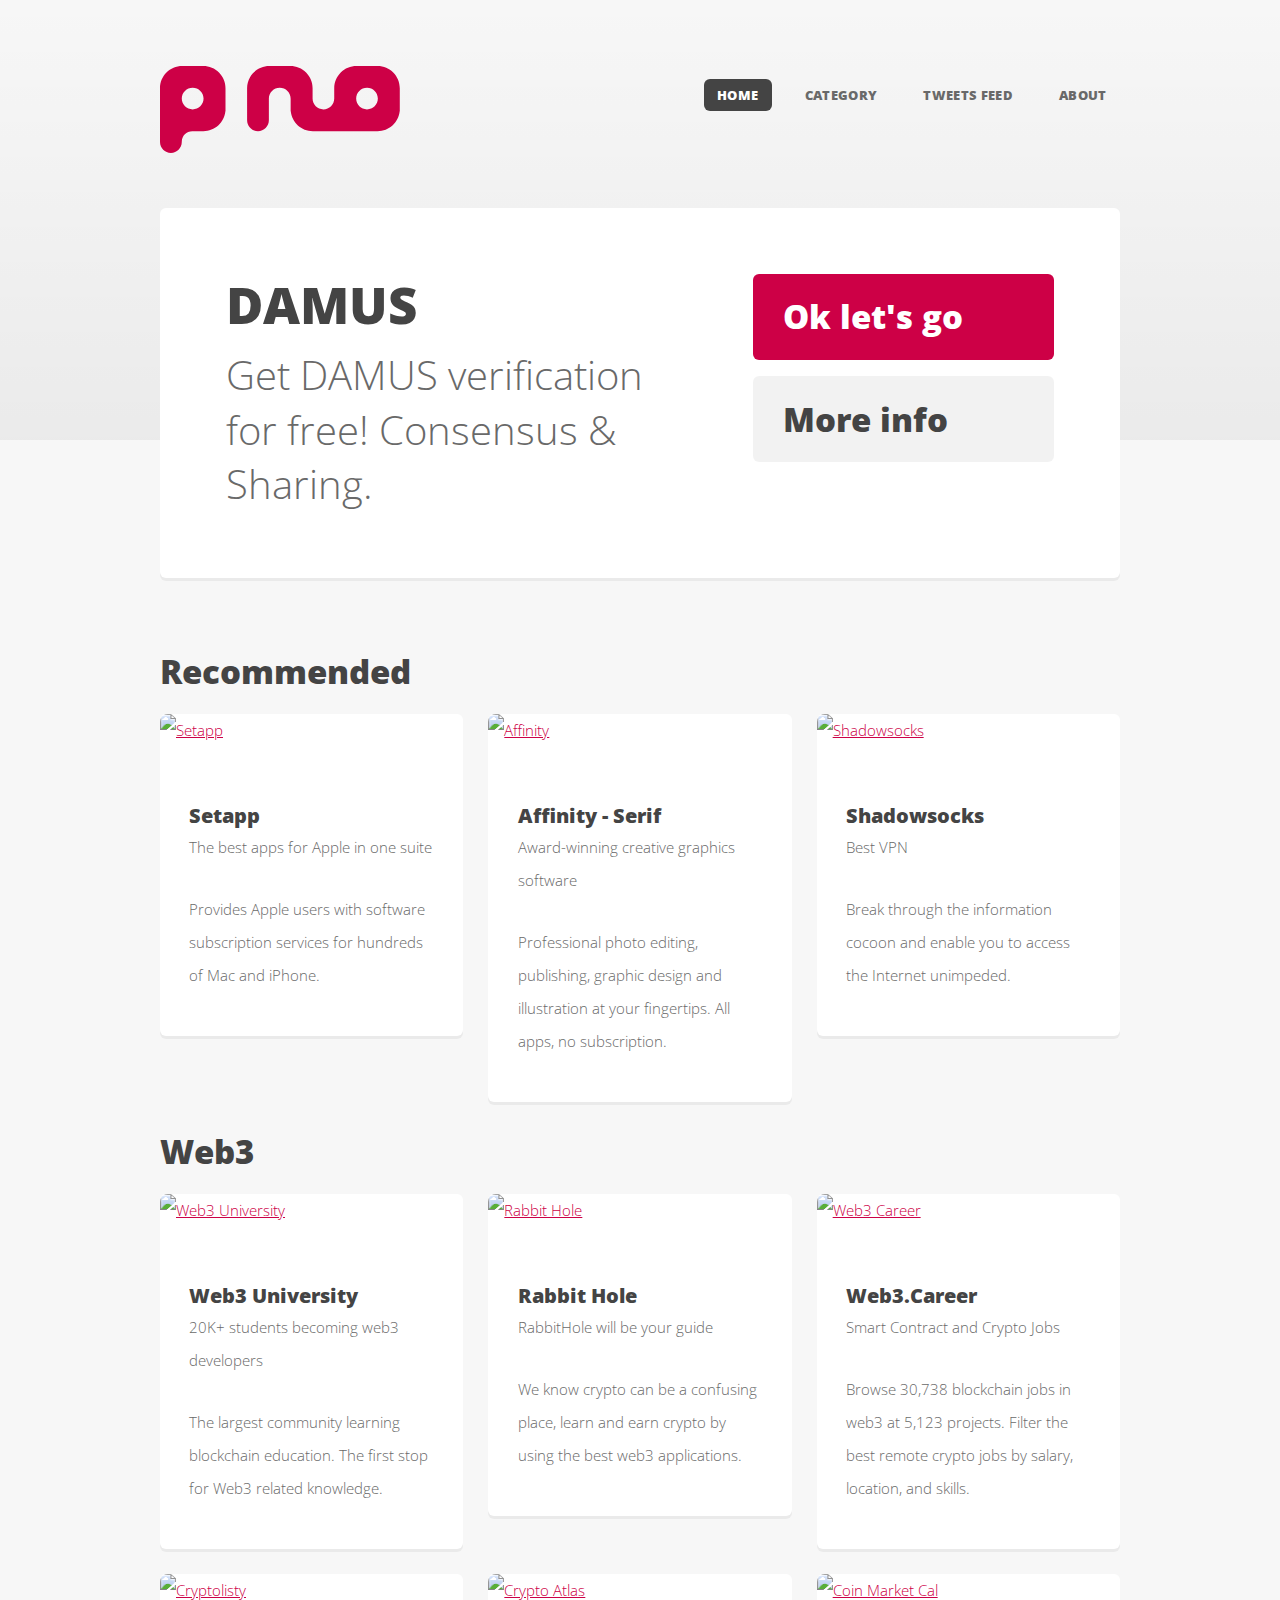
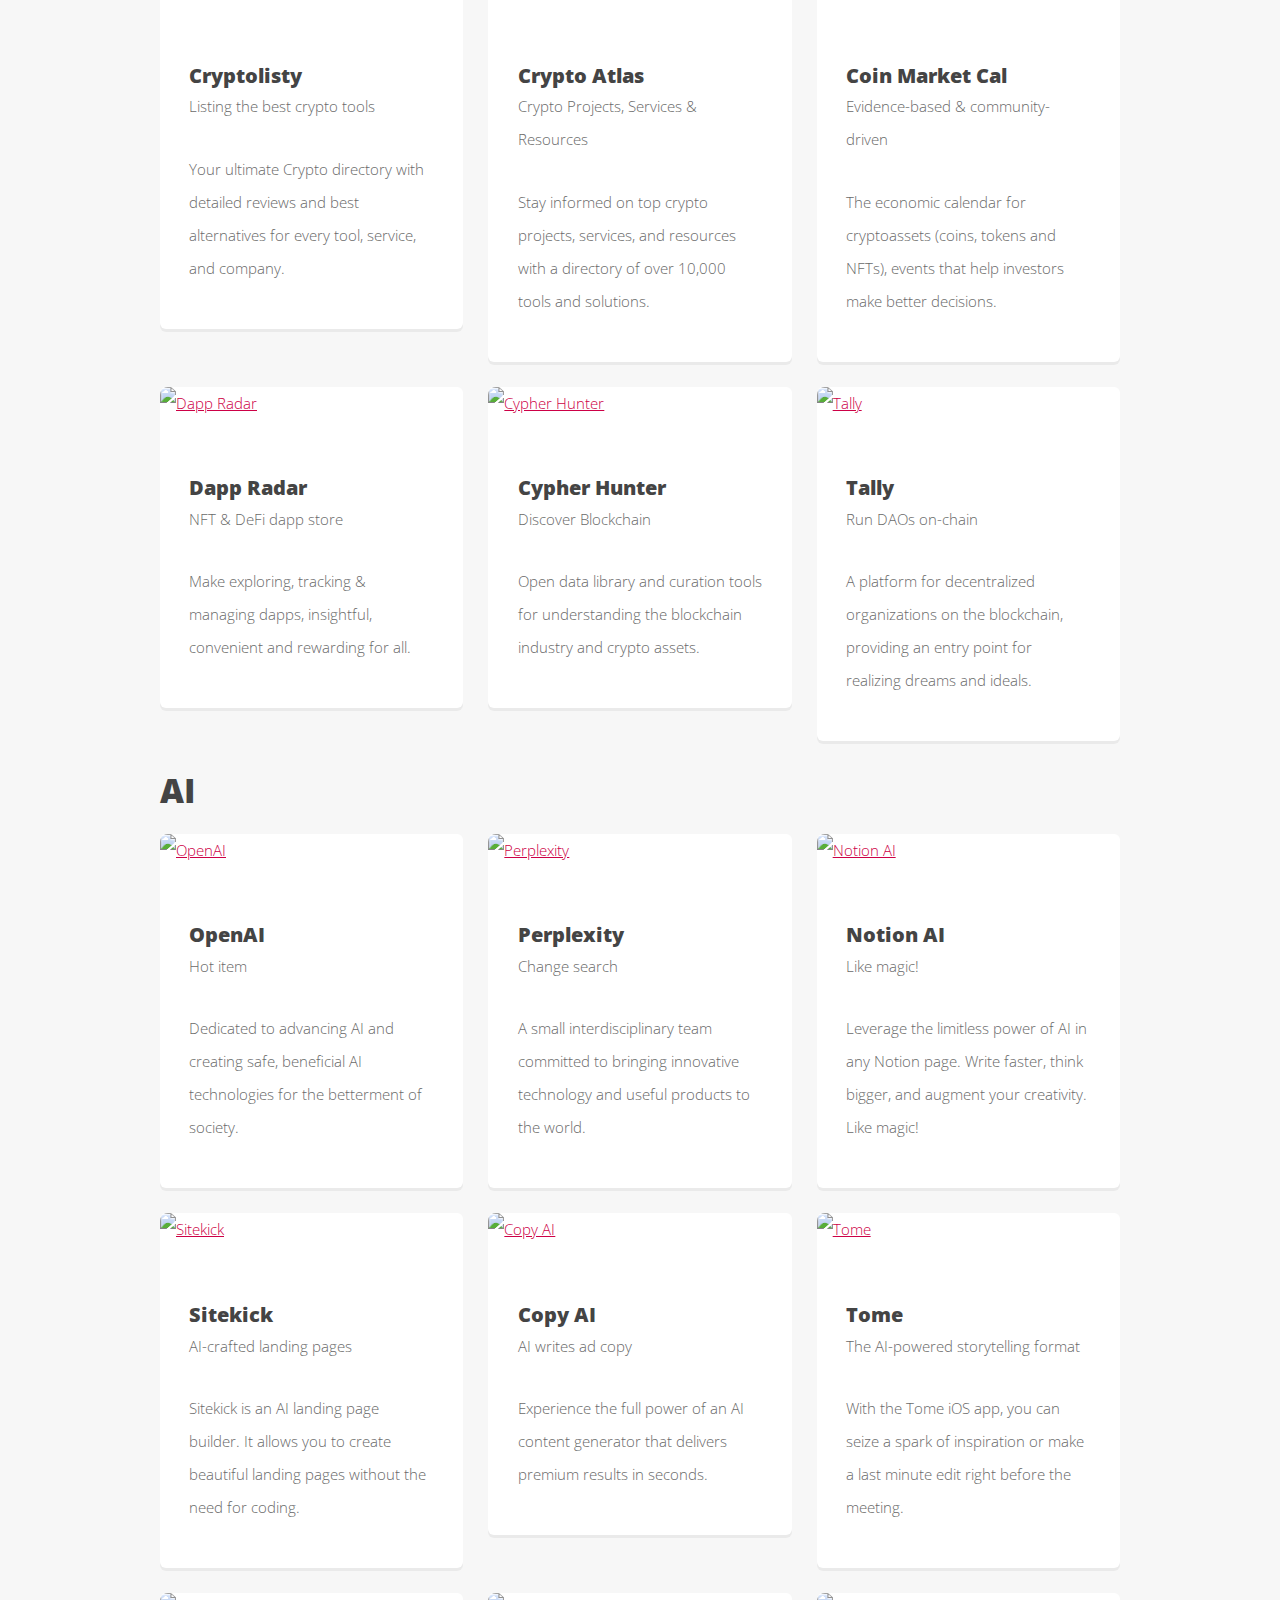
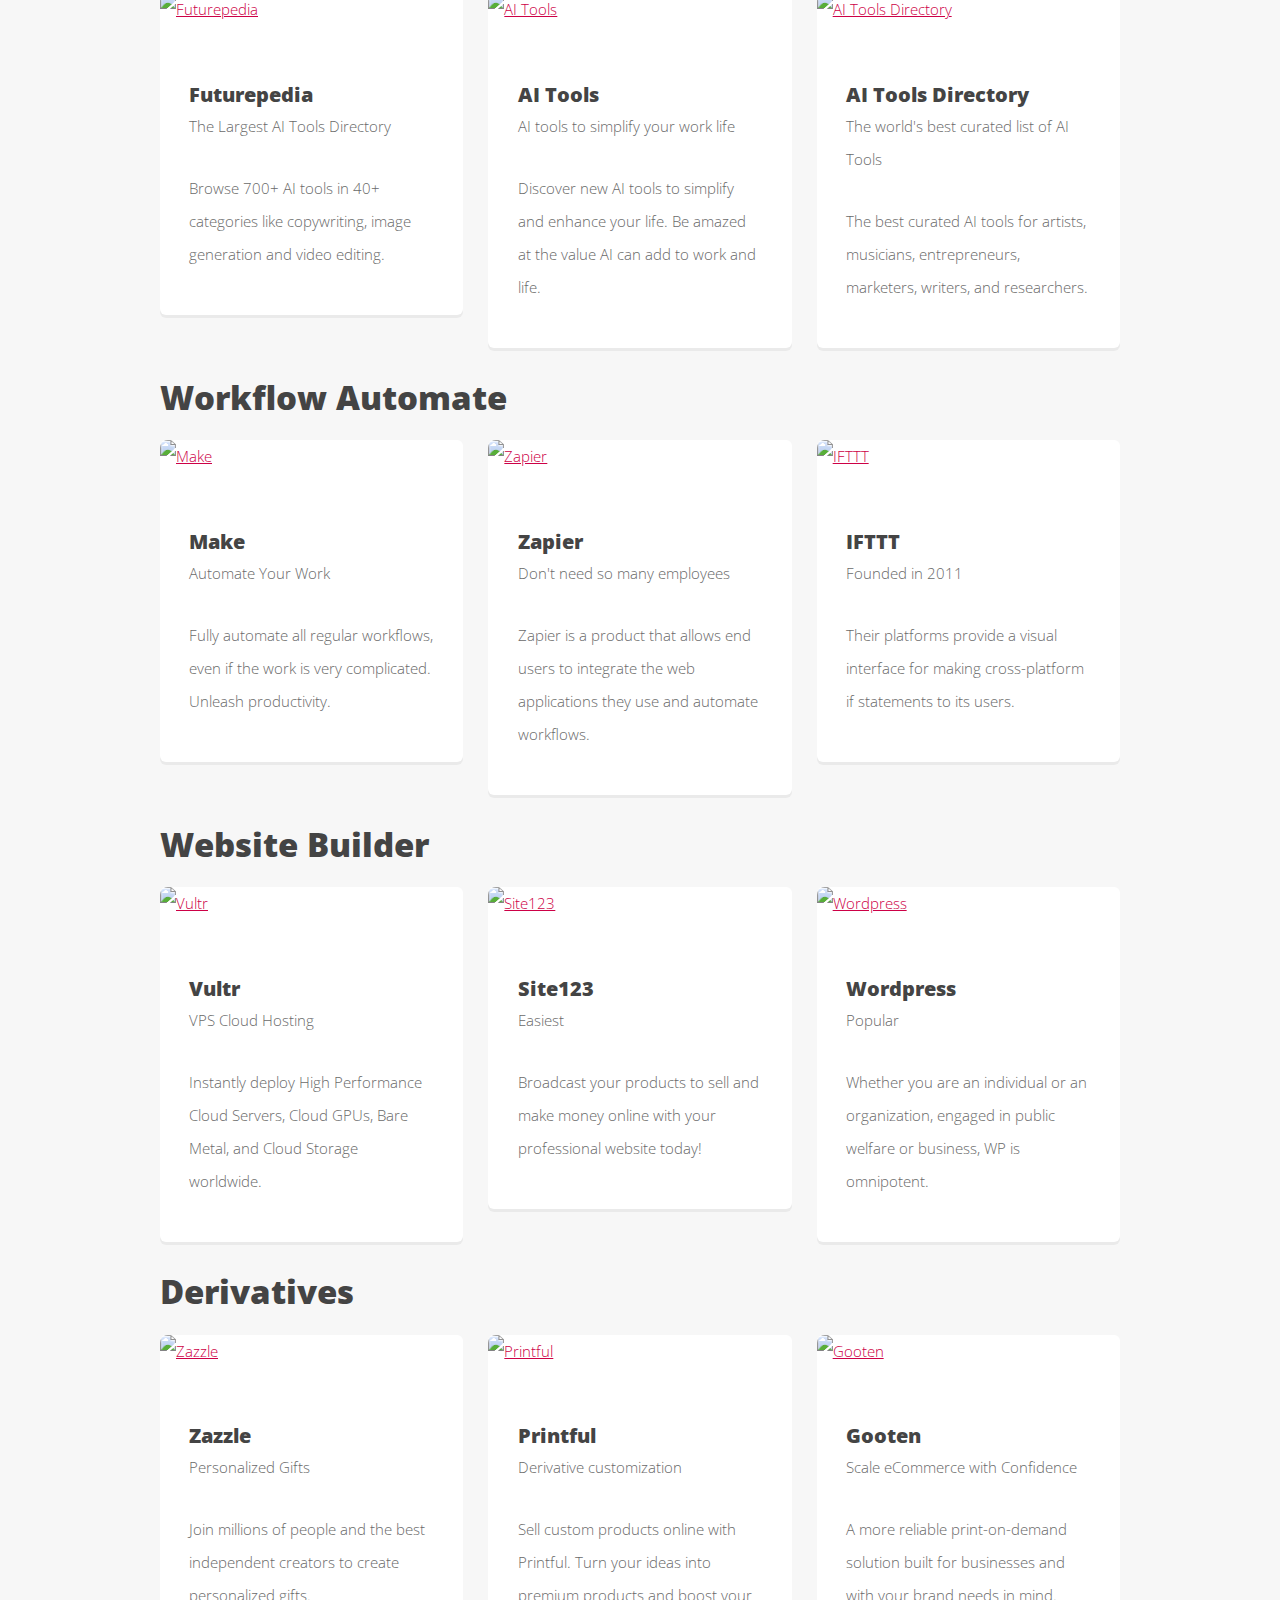
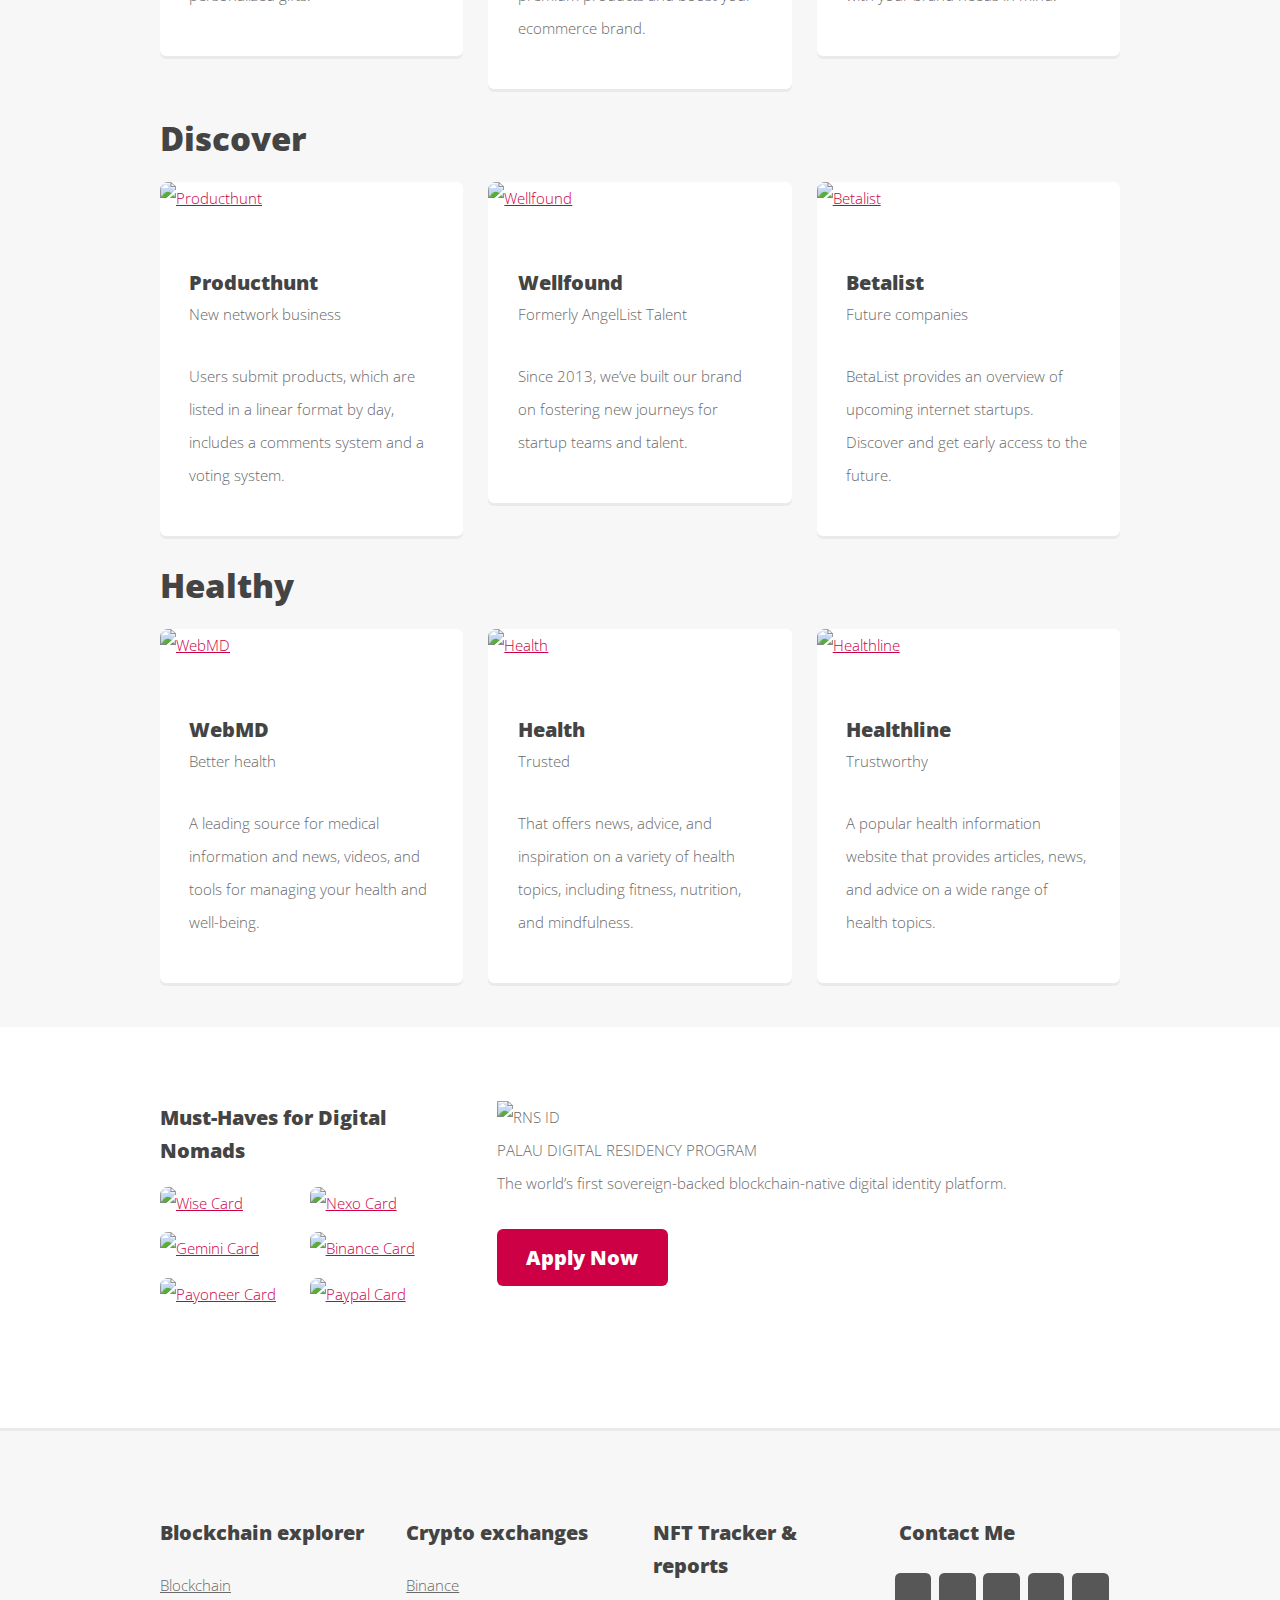
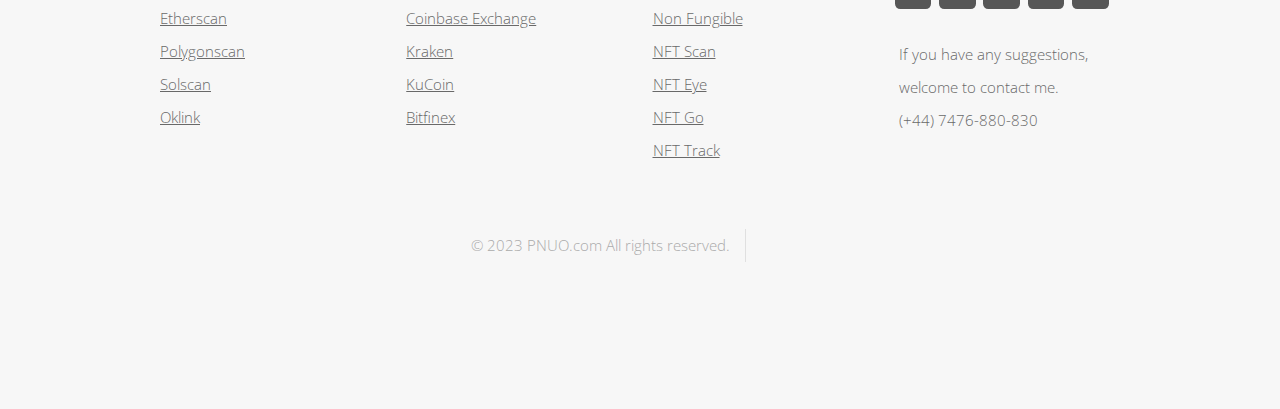
==== index.html @ 2ccac22f "CSS HTML update" ====
<!DOCTYPE HTML>
<!--
	Dimension by Fearless Zi
	PNUO.com | PAOGE.me
	Twitter | @fearlesszi @fearless_zi @mrzizhen
-->
<html lang="en">
	<head>
		<title>PNUO</title>
		<meta charset="utf-8">
		<meta name="renderer" content="webkit">
		<meta name="viewport" content="width=device-width, initial-scale=1, user-scalable=yes">
		<meta name="Keywords" content="Web3, NFT, AI, Artificial Intelligence, Crypto, Crypto Art, Cryptocurrency, Digital, Digital Nomad, Digital Natives">
		<meta name="Description" content="PNUO is the perfect platform for anyone looking to harness the power of web3 technology.">
		<link rel="icon" type="image/png" sizes="16x16" href="images/favicon.png">
		<link rel="stylesheet" href="assets/css/main.css">
	</head>
	<body class="is-preload homepage">
		<div id="page-wrapper">

			<!-- Header -->
				<div id="header-wrapper">
					<header id="header" class="container">

						<!-- Logo -->
							<div id="logo">
								<a href="index.html">
									<svg width="80%" height="80%" viewBox="0 0 1148 416" version="1.1" xmlns="http://www.w3.org/2000/svg" xmlns:xlink="http://www.w3.org/1999/xlink" xml:space="preserve" style="fill-rule:evenodd;clip-rule:evenodd;stroke-linejoin:round;stroke-miterlimit:2;">
										<path d="M0,363.918l0,-257.619c0,-58.707 47.592,-106.299 106.299,-106.299l100.735,0c28.192,0 55.23,11.199 75.165,31.134c19.935,19.935 31.134,46.973 31.134,75.165l0,110.368l-0.524,-0c-5.313,53.433 -50.403,95.166 -105.24,95.166c-18.618,0 -37.186,0 -53.344,0c-13.277,0 -26.009,5.274 -35.397,14.662c-9.387,9.388 -14.661,22.12 -14.661,35.396l-0,2.027c-0,28.764 -23.318,52.082 -52.082,52.082l-0.003,0c-28.764,-0 -52.082,-23.318 -52.082,-52.082Zm730,-207.835c-0,28.581 23.169,51.75 51.75,51.75l0,0c13.725,0 26.888,-5.452 36.593,-15.157c9.705,-9.705 15.157,-22.868 15.157,-36.593l0,-49.784c-0,-28.192 11.199,-55.23 31.134,-75.165c19.935,-19.935 46.973,-31.134 75.165,-31.134c32.602,0 68.466,0 101.068,0c58.708,0 106.3,47.592 106.3,106.299l-0,110.368l-0.559,-0c-5.492,53.558 -50.738,95.333 -105.741,95.333l-309.568,0c-55.003,-0 -100.249,-41.775 -105.74,-95.333l-0.559,-0l0,-60.418c0,-28.764 -23.318,-52.082 -52.082,-52.082l-0.003,-0c-28.764,-0 -52.082,23.318 -52.082,52.082l0,103.669c0,28.764 -23.318,52.082 -52.082,52.082l-0.002,0c-28.764,-0 -52.082,-23.318 -52.082,-52.082l-0,-153.619c-0,-19.263 5.124,-37.33 14.083,-52.911c18.346,-31.904 52.772,-53.388 92.216,-53.388l100.735,0c28.192,0 55.23,11.199 75.165,31.134c19.935,19.935 31.134,46.973 31.134,75.165l0,49.784Zm312.167,-0.082c-0,28.626 -23.206,51.832 -51.832,51.832l-0.003,0c-28.626,0 -51.832,-23.206 -51.832,-51.832l0,-0.002c0,-28.626 23.206,-51.832 51.832,-51.832l0.003,-0c28.626,-0 51.832,23.206 51.832,51.832l-0,0.002Zm-833.835,-0.084c-0.181,28.613 -23.429,51.75 -52.081,51.75l-0.002,-0c-28.652,-0 -51.9,-23.137 -52.081,-51.75c0.181,-28.614 23.429,-51.75 52.081,-51.75l0.002,-0c28.652,-0 51.9,23.136 52.081,51.75Z" style="fill:#cd0046;"/>
									</svg>
								</a>
							</div>

						<!-- Nav -->
							<nav id="nav">
								<ul>
									<li class="current"><a href="index.html">HOME</a></li>
									<li>
										<a href="#">CATEGORY</a>
										<ul>
											<li><a href="#recommended">Recommended</a></li>
											<li><a href="#web3">Web3</a></li>
											<li><a href="#ai">AI</a></li>
											<li><a href="#workflowautomate">Workflow Automate</a></li>
											<li><a href="#websitebuilder">Website Builder</a></li>
											<li><a href="#derivatives">Derivatives</a></li>
											<li><a href="#discover">Discover</a></li>
											<li><a href="#healthy">Healthy</a></li>
										</ul>
									</li>
									<li><a href="tweets-feed.html">TWEETS FEED</a></li>
									<li><a href="about.html">ABOUT</a></li>
								</ul>
							</nav>

					</header>
				</div>

			<!-- Banner -->
				<div id="banner-wrapper">
					<div id="banner" class="box container">
						<div class="row">
							<div class="col-7 col-12-medium">
								<h2>DAMUS <span class="icon fa-check-circle"></span></h2>
								<p>Get DAMUS verification for free! Consensus & Sharing.</p>
							</div>
							<div class="col-5 col-12-medium">
								<ul>
									<li><a href="https://t.me/fearlesszi" target="_blank" class="button large icon solid fa-arrow-circle-right">Ok let's go</a></li>
									<li><a href="damus-verify.html" class="button alt large icon solid fa-question-circle">More info</a></li>
								</ul>
							</div>
						</div>
					</div>
				</div>

			<!-- Features -->
				<div id="features-wrapper">
					<div class="container">
						<h2 id="recommended">Recommended</h2>
						<div class="row">
							<div class="col-4 col-12-medium">

								<!-- Box -->
									<section class="box feature">
										<a href="https://go.setapp.com/invite/fearless" title="Go to Setapp" target="_blank" class="image featured"><img src="images/setapp.jpg" alt="Setapp"></a>
										<div class="inner">
											<header>
												<h2>Setapp</h2>
												<p>The best apps for Apple in one suite</p>
											</header>
											<p>Provides Apple users with software subscription services for hundreds of Mac and iPhone.</p>
										</div>
									</section>

							</div>
							<div class="col-4 col-12-medium">

								<!-- Box -->
									<section class="box feature">
										<a href="https://affinity.serif.com/" title="Go to Affinity" target="_blank" class="image featured"><img src="images/affinity-serif.jpg" alt="Affinity"></a>
										<div class="inner">
											<header>
												<h2>Affinity - Serif</h2>
												<p>Award-winning creative graphics software</p>
											</header>
											<p>Professional photo editing, publishing, graphic design and illustration at your fingertips. All apps, no subscription.</p>
										</div>
									</section>

							</div>
							<div class="col-4 col-12-medium">

								<!-- Box -->
									<section class="box feature">
										<a href="https://portal.shadowsocks.au/aff.php?aff=2345" title="Go to Shadowsocks" target="_blank" class="image featured"><img src="images/shadowsocks.jpg" alt="Shadowsocks"></a>
										<div class="inner">
											<header>
												<h2>Shadowsocks</h2>
												<p>Best VPN</p>
											</header>
											<p>Break through the information cocoon and enable you to access the Internet unimpeded.</p>
										</div>
									</section>
							</div>
							
						</div>
						
						<h2 id="web3">Web3</h2>
						<div class="row">
							<div class="col-4 col-12-medium">
								
								<!-- Box -->
								<section class="box feature">
									<a href="https://www.web3.university/" title="Go to Web3 University" target="_blank" class="image featured"><img src="images/web3university.jpg" alt="Web3 University"></a>
									<div class="inner">
										<header>
											<h2>Web3 University</h2>
											<p>20K+ students becoming web3 developers</p>
										</header>
										<p>The largest community learning blockchain education. The first stop for Web3 related knowledge.</p>
									</div>
								</section>
								
							</div>
							<div class="col-4 col-12-medium">
								
								<!-- Box -->
								<section class="box feature">
									<a href="https://rabbithole.gg/" title="Go to Rabbit Hole" target="_blank" class="image featured"><img src="images/rabbithole.jpg" alt="Rabbit Hole"></a>
									<div class="inner">
										<header>
											<h2>Rabbit Hole</h2>
											<p>RabbitHole will be your guide</p>
										</header>
										<p>We know crypto can be a confusing place, learn and earn crypto by using the best web3 applications.</p>
									</div>
								</section>
								
							</div>
							<div class="col-4 col-12-medium">
								
								<!-- Box -->
								<section class="box feature">
									<a href="https://web3.career/" title="Go to Web3 Career" target="_blank" class="image featured"><img src="images/web3jobs.jpg" alt="Web3 Career"></a>
									<div class="inner">
										<header>
											<h2>Web3.Career</h2>
											<p>Smart Contract and Crypto Jobs</p>
										</header>
										<p>Browse 30,738 blockchain jobs in web3 at 5,123 projects. Filter the best remote crypto jobs by salary, location, and skills.</p>
									</div>
								</section>
								
							</div>
							
							<div class="col-4 col-12-medium">
								
								<!-- Box -->
								<section class="box feature">
									<a href="https://cryptolisty.com/" title="Go to Cryptolisty" target="_blank" class="image featured"><img src="images/cryptolisty.jpg" alt="Cryptolisty"></a>
									<div class="inner">
										<header>
											<h2>Cryptolisty</h2>
											<p>Listing the best crypto tools</p>
										</header>
										<p>Your ultimate Crypto directory with detailed reviews and best alternatives for every tool, service, and company.</p>
									</div>
								</section>
								
							</div>
							<div class="col-4 col-12-medium">
								
								<!-- Box -->
								<section class="box feature">
									<a href="https://www.cryptoatlas.io/directory" title="Go to Crypto Atlas" target="_blank" class="image featured"><img src="images/cryptoatlas.jpg" alt="Crypto Atlas"></a>
									<div class="inner">
										<header>
											<h2>Crypto Atlas</h2>
											<p>Crypto Projects, Services & Resources</p>
										</header>
										<p>Stay informed on top crypto projects, services, and resources with a directory of over 10,000 tools and solutions.</p>
									</div>
								</section>
								
							</div>
							<div class="col-4 col-12-medium">
								
								<!-- Box -->
								<section class="box feature">
									<a href="https://coinmarketcal.com/" title="Go to Coin Market Cal" target="_blank" class="image featured"><img src="images/coinmarketcal.jpg" alt="Coin Market Cal"></a>
									<div class="inner">
										<header>
											<h2>Coin Market Cal</h2>
											<p>Evidence-based & community-driven</p>
										</header>
										<p>The economic calendar for cryptoassets (coins, tokens and NFTs), events that help investors make better decisions.</p>
									</div>
								</section>
								
							</div>
							
							<div class="col-4 col-12-medium">
								
								<!-- Box -->
								<section class="box feature">
									<a href="https://dappradar.com/" title="Go to Dapp Radar" target="_blank" class="image featured"><img src="images/dappradar.jpg" alt="Dapp Radar"></a>
									<div class="inner">
										<header>
											<h2>Dapp Radar</h2>
											<p>NFT & DeFi dapp store</p>
										</header>
										<p>Make exploring, tracking & managing dapps, insightful, convenient and rewarding for all.</p>
									</div>
								</section>
								
							</div>
							<div class="col-4 col-12-medium">
								
								<!-- Box -->
								<section class="box feature">
									<a href="https://www.cypherhunter.com/" title="Go to Cypher Hunter" target="_blank" class="image featured"><img src="images/cypherhunter.jpg" alt="Cypher Hunter"></a>
									<div class="inner">
										<header>
											<h2>Cypher Hunter</h2>
											<p>Discover Blockchain</p>
										</header>
										<p>Open data library and curation tools for understanding the blockchain industry and crypto assets.</p>
									</div>
								</section>
								
							</div>
							<div class="col-4 col-12-medium">
								
								<!-- Box -->
								<section class="box feature">
									<a href="https://www.tally.xyz/" title="Go to Tally" target="_blank" class="image featured"><img src="images/tally.jpg" alt="Tally"></a>
									<div class="inner">
										<header>
											<h2>Tally</h2>
											<p>Run DAOs on-chain</p>
										</header>
										<p>A platform for decentralized organizations on the blockchain, providing an entry point for realizing dreams and ideals.</p>
									</div>
								</section>
								
							</div>
							
						</div>
						
						<h2 id="ai">AI</h2>
						<div class="row">
							<div class="col-4 col-12-medium">
								
								<!-- Box -->
								<section class="box feature">
									<a href="https://openai.com/" title="Go to OpenAI" target="_blank" class="image featured"><img src="images/openai.jpg" alt="OpenAI"></a>
									<div class="inner">
										<header>
											<h2>OpenAI</h2>
											<p>Hot item</p>
										</header>
										<p>Dedicated to advancing AI and creating safe, beneficial AI technologies for the betterment of society.</p>
									</div>
								</section>
								
							</div>
							
							<div class="col-4 col-12-medium">
								
								<!-- Box -->
								<section class="box feature">
									<a href="https://www.perplexity.ai/" title="Go to Perplexity" target="_blank" class="image featured"><img src="images/perplexity.jpg" alt="Perplexity"></a>
									<div class="inner">
										<header>
											<h2>Perplexity</h2>
											<p>Change search</p>
										</header>
										<p>A small interdisciplinary team committed to bringing innovative technology and useful products to the world.</p>
									</div>
								</section>
								
							</div>
							
							<div class="col-4 col-12-medium">
								
								<!-- Box -->
								<section class="box feature">
									<a href="https://www.notion.so/product/ai" title="Go to Notion AI" target="_blank" class="image featured"><img src="images/notionai.jpg" alt="Notion AI"></a>
									<div class="inner">
										<header>
											<h2>Notion AI</h2>
											<p>Like magic!</p>
										</header>
										<p>Leverage the limitless power of AI in any Notion page. Write faster, think bigger, and augment your creativity. Like magic!</p>
									</div>
								</section>
								
							</div>
							
							<div class="col-4 col-12-medium">
								
								<!-- Box -->
								<section class="box feature">
									<a href="https://www.sitekick.ai/" title="Go to Sitekick" target="_blank" class="image featured"><img src="images/sitekick.jpg" alt="Sitekick"></a>
									<div class="inner">
										<header>
											<h2>Sitekick</h2>
											<p>AI-crafted landing pages</p>
										</header>
										<p>Sitekick is an AI landing page builder. It allows you to create beautiful landing pages without the need for coding.</p>
									</div>
								</section>
								
							</div>
							<div class="col-4 col-12-medium">
								
								<!-- Box -->
								<section class="box feature">
									<a href="https://www.copy.ai/" title="Go to Copy AI" target="_blank" class="image featured"><img src="images/copy.jpg" alt="Copy AI"></a>
									<div class="inner">
										<header>
											<h2>Copy AI</h2>
											<p>AI writes ad copy</p>
										</header>
										<p>Experience the full power of an AI content generator that delivers premium results in seconds.</p>
									</div>
								</section>
								
							</div>
							<div class="col-4 col-12-medium">
								
								<!-- Box -->
								<section class="box feature">
									<a href="https://tome.app/" title="Go to Tome" target="_blank" class="image featured"><img src="images/tome.jpg" alt="Tome"></a>
									<div class="inner">
										<header>
											<h2>Tome</h2>
											<p>The AI-powered storytelling format</p>
										</header>
										<p>With the Tome iOS app, you can seize a spark of inspiration or make a last minute edit right before the meeting.</p>
									</div>
								</section>
								
							</div>
							
							<div class="col-4 col-12-medium">
								
								<!-- Box -->
								<section class="box feature">
									<a href="https://www.futurepedia.io/" title="Go to Futurepedia" target="_blank" class="image featured"><img src="images/futurepedia.jpg" alt="Futurepedia"></a>
									<div class="inner">
										<header>
											<h2>Futurepedia</h2>
											<p>The Largest AI Tools Directory</p>
										</header>
										<p>Browse 700+ AI tools in 40+ categories like copywriting, image generation and video editing.</p>
									</div>
								</section>
								
							</div>
							
							<div class="col-4 col-12-medium">
								
								<!-- Box -->
								<section class="box feature">
									<a href="https://www.aitools.directory/" title="Go to AI Tools" target="_blank" class="image featured"><img src="images/aitools.jpg" alt="AI Tools"></a>
									<div class="inner">
										<header>
											<h2>AI Tools</h2>
											<p>AI tools to simplify your work life</p>
										</header>
										<p>Discover new AI tools to simplify and enhance your life. Be amazed at the value AI can add to work and life.</p>
									</div>
								</section>
								
							</div>
							
							<div class="col-4 col-12-medium">
								
								<!-- Box -->
								<section class="box feature">
									<a href="https://aitoolsdirectory.com/" title="Go to AI Tools Directory" target="_blank" class="image featured"><img src="images/aitoolsdirectory.jpg" alt="AI Tools Directory"></a>
									<div class="inner">
										<header>
											<h2>AI Tools Directory</h2>
											<p>The world's best curated list of AI Tools</p>
										</header>
										<p>The best curated AI tools for artists, musicians, entrepreneurs, marketers, writers, and researchers.</p>
									</div>
								</section>
								
							</div>

						</div>
						
						<h2 id="workflowautomate">Workflow Automate</h2>
						<div class="row">
							<div class="col-4 col-12-medium">
								
								<!-- Box -->
								<section class="box feature">
									<a href="https://www.make.com/en/register?pc=fearless" title="Go to Make" target="_blank" class="image featured"><img src="images/make.jpg" alt="Make"></a>
									<div class="inner">
										<header>
											<h2>Make</h2>
											<p>Automate Your Work</p>
										</header>
										<p>Fully automate all regular workflows, even if the work is very complicated. Unleash productivity.</p>
									</div>
								</section>
								
							</div>
							<div class="col-4 col-12-medium">
								
								<!-- Box -->
								<section class="box feature">
									<a href="https://zapier.com/" title="Go to Zapier" target="_blank" class="image featured"><img src="images/zapier.jpg" alt="Zapier"></a>
									<div class="inner">
										<header>
											<h2>Zapier</h2>
											<p>Don't need so many employees</p>
										</header>
										<p>Zapier is a product that allows end users to integrate the web applications they use and automate workflows.</p>
									</div>
								</section>
								
							</div>
							<div class="col-4 col-12-medium">
								
								<!-- Box -->
								<section class="box feature">
									<a href="https://ifttt.com/" title="Go to IFTTT" target="_blank" class="image featured"><img src="images/ifttt.jpg" alt="IFTTT"></a>
									<div class="inner">
										<header>
											<h2>IFTTT</h2>
											<p>Founded in 2011</p>
										</header>
										<p>Their platforms provide a visual interface for making cross-platform if statements to its users.</p>
									</div>
								</section>
								
							</div>
						</div>
						
						<h2 id="websitebuilder">Website Builder</h2>
						<div class="row">
							<div class="col-4 col-12-medium">
								
								<!-- Box -->
								<section class="box feature">
									<a href="https://www.vultr.com/?ref=9361836" title="Go to Vultr" target="_blank" class="image featured"><img src="images/vultr.jpg" alt="Vultr"></a>
									<div class="inner">
										<header>
											<h2>Vultr</h2>
											<p>VPS Cloud Hosting</p>
										</header>
										<p>Instantly deploy High Performance Cloud Servers, Cloud GPUs, Bare Metal, and Cloud Storage worldwide.</p>
									</div>
								</section>
								
							</div>
							<div class="col-4 col-12-medium">
								
								<!-- Box -->
								<section class="box feature">
									<a href="https://www.site123.com/?friend=63e740c06b9f5" title="Go to Site123" target="_blank" class="image featured"><img src="images/site123.jpg" alt="Site123"></a>
									<div class="inner">
										<header>
											<h2>Site123</h2>
											<p>Easiest</p>
										</header>
										<p>Broadcast your products to sell and make money online with your professional website today!</p>
									</div>
								</section>
								
							</div>
							<div class="col-4 col-12-medium">
								
								<!-- Box -->
								<section class="box feature">
									<a href="http://wordpress.com/refer-a-friend/zxLBoknIYWAvlOZ98gkv" title="Go to Wordpress" target="_blank" class="image featured"><img src="images/wp.jpg" alt="Wordpress"></a>
									<div class="inner">
										<header>
											<h2>Wordpress</h2>
											<p>Popular</p>
										</header>
										<p>Whether you are an individual or an organization, engaged in public welfare or business, WP is omnipotent.</p>
									</div>
								</section>
								
							</div>
						</div>
						
						<h2 id="derivatives">Derivatives</h2>
						<div class="row">
							<div class="col-4 col-12-medium">
								
								<!-- Box -->
								<section class="box feature">
									<a href="https://www.zazzle.com/" title="Go to Zazzle" target="_blank" class="image featured"><img src="images/zazzle.jpg" alt="Zazzle"></a>
									<div class="inner">
										<header>
											<h2>Zazzle</h2>
											<p>Personalized Gifts</p>
										</header>
										<p> Join millions of people and the best independent creators to create personalized gifts.</p>
									</div>
								</section>
								
							</div>
							<div class="col-4 col-12-medium">
								
								<!-- Box -->
								<section class="box feature">
									<a href="https://www.printful.com/" title="Go to Printful" target="_blank" class="image featured"><img src="images/printful.jpg" alt="Printful"></a>
									<div class="inner">
										<header>
											<h2>Printful</h2>
											<p>Derivative customization</p>
										</header>
										<p>Sell custom products online with Printful. Turn your ideas into premium products and boost your ecommerce brand.</p>
									</div>
								</section>
								
							</div>
							<div class="col-4 col-12-medium">
								
								<!-- Box -->
								<section class="box feature">
									<a href="https://www.gooten.com/" title="Go to Gooten" target="_blank" class="image featured"><img src="images/gooten.jpg" alt="Gooten"></a>
									<div class="inner">
										<header>
											<h2>Gooten</h2>
											<p>Scale eCommerce with Confidence</p>
										</header>
										<p>A more reliable print-on-demand solution built for businesses and with your brand needs in mind.</p>
									</div>
								</section>
								
							</div>
						</div>
						
						<h2 id="discover">Discover</h2>
						<div class="row">
							<div class="col-4 col-12-medium">
								
								<!-- Box -->
								<section class="box feature">
									<a href="https://www.producthunt.com/" title="Go to Producthunt" target="_blank" class="image featured"><img src="images/producthunt.jpg" alt="Producthunt"></a>
									<div class="inner">
										<header>
											<h2>Producthunt</h2>
											<p>New network business</p>
										</header>
										<p>Users submit products, which are listed in a linear format by day, includes a comments system and a voting system.</p>
									</div>
								</section>
								
							</div>
							<div class="col-4 col-12-medium">
								
								<!-- Box -->
								<section class="box feature">
									<a href="https://angel.co/" title="Go to Wellfound" target="_blank" class="image featured"><img src="images/angel.jpg" alt="Wellfound"></a>
									<div class="inner">
										<header>
											<h2>Wellfound</h2>
											<p>Formerly AngelList Talent</p>
										</header>
										<p>Since 2013, we’ve built our brand on fostering new journeys for startup teams and talent. </p>
									</div>
								</section>
								
							</div>
							<div class="col-4 col-12-medium">
								
								<!-- Box -->
								<section class="box feature">
									<a href="https://betalist.com/" title="Go to Betalist" target="_blank" class="image featured"><img src="images/betalist.jpg" alt="Betalist"></a>
									<div class="inner">
										<header>
											<h2>Betalist</h2>
											<p>Future companies</p>
										</header>
										<p>BetaList provides an overview of upcoming internet startups. Discover and get early access to the future.</p>
									</div>
								</section>
								
							</div>
						</div>
						
						<h2 id="healthy">Healthy</h2>
						<div class="row">
							<div class="col-4 col-12-medium">
								
								<!-- Box -->
								<section class="box feature">
									<a href="https://www.webmd.com/" title="Go to WebMD" target="_blank" class="image featured"><img src="images/webmd.jpg" alt="WebMD"></a>
									<div class="inner">
										<header>
											<h2>WebMD</h2>
											<p>Better health</p>
										</header>
										<p>A leading source for medical information and news, videos, and tools for managing your health and well-being.</p>
									</div>
								</section>
								
							</div>
							<div class="col-4 col-12-medium">
								
								<!-- Box -->
								<section class="box feature">
									<a href="https://www.health.com/" title="Go to Health" target="_blank" class="image featured"><img src="images/health.jpg" alt="Health"></a>
									<div class="inner">
										<header>
											<h2>Health</h2>
											<p>Trusted</p>
										</header>
										<p>That offers news, advice, and inspiration on a variety of health topics, including fitness, nutrition, and mindfulness.</p>
									</div>
								</section>
								
							</div>
							<div class="col-4 col-12-medium">
								
								<!-- Box -->
								<section class="box feature">
									<a href="https://www.healthline.com/" title="Go to Healthline" target="_blank" class="image featured"><img src="images/healthline.jpg" alt="Healthline"></a>
									<div class="inner">
										<header>
											<h2>Healthline</h2>
											<p>Trustworthy</p>
										</header>
										<p>A popular health information website that provides articles, news, and advice on a wide range of health topics.</p>
									</div>
								</section>
								
							</div>
						</div>
					</div>
				</div>

			<!-- Main -->
				<div id="main-wrapper">
					<div class="container">
						<div class="row gtr-200">
							<div class="col-4 col-12-medium">

								<!-- Sidebar -->
									<div id="sidebar">
										<section class="widget thumbnails">
											<h3>Must-Haves for Digital Nomads</h3>
											<div class="grid">
												<div class="row gtr-50">
													<div class="col-6"><a href="https://wise.com/gb/card/ecocards" class="image fit"><img src="images/wise.jpg" alt="Wise Card"></a></div>
													<div class="col-6"><a href="https://nexo.io/nexo-card" class="image fit"><img src="images/nexo.jpg" alt="Nexo Card"></a></div>
													<div class="col-6"><a href="https://www.gemini.com/credit-card" class="image fit"><img src="images/gemini.jpg" alt="Gemini Card"></a></div>
													<div class="col-6"><a href="https://www.binance.com/en/cards" class="image fit"><img src="images/binance.jpg" alt="Binance Card"></a></div>
													<div class="col-6"><a href="https://www.payoneer.com/solutions/payoneer-commercial-card/" class="image fit"><img src="images/payoneer.jpg" alt="Payoneer Card"></a></div>
													<div class="col-6"><a href="https://www.paypal.com/us/digital-wallet/manage-money/paypal-debit-card" class="image fit"><img src="images/paypal.jpg" alt="Paypal Card"></a></div>
												</div>
											</div>
										</section>
									</div>

							</div>
							<div class="col-8 col-12-medium imp-medium">

								<!-- Content -->
									<div id="content">
										<section class="last">
											<img src="images/rnsid.png" alt="RNS ID" width="100%" height="100%"/>
											<p>PALAU DIGITAL RESIDENCY PROGRAM <br>
											The world’s first sovereign-backed blockchain-native digital identity platform.</p>
											<a href="https://rns.id/?rc_by=66K6kIfz" class="button icon solid fa-arrow-circle-right" target="_blank">Apply Now</a>
										</section>
									</div>

							</div>
						</div>
					</div>
				</div>

			<!-- Footer -->
				<div id="footer-wrapper">
					<footer id="footer" class="container">
						<div class="row">
							<div class="col-3 col-6-medium col-12-small">

								<!-- Links -->
									<section class="widget links">
										<h3>Blockchain explorer</h3>
										<ul class="style2">
											<li><a href="https://www.blockchain.com/" target="_blank">Blockchain</a></li>
											<li><a href="https://etherscan.io/" target="_blank">Etherscan</a></li>
											<li><a href="https://polygonscan.com/" target="_blank">Polygonscan</a></li>
											<li><a href="https://solscan.io/" target="_blank">Solscan</a></li>
											<li><a href="https://www.oklink.com/" target="_blank">Oklink</a></li>
										</ul>
									</section>

							</div>
							<div class="col-3 col-6-medium col-12-small">

								<!-- Links -->
									<section class="widget links">
										<h3>Crypto  exchanges</h3>
										<ul class="style2">
											<li><a href="https://www.binance.com/" target="_blank">Binance</a></li>
											<li><a href="https://exchange.coinbase.com" target="_blank">Coinbase Exchange</a></li>
											<li><a href="https://www.kraken.com" target="_blank">Kraken</a></li>
											<li><a href="https://www.kucoin.com" target="_blank">KuCoin</a></li>
											<li><a href="https://www.bitfinex.com" target="_blank">Bitfinex</a></li>
										</ul>
									</section>

							</div>
							<div class="col-3 col-6-medium col-12-small">

								<!-- Links -->
									<section class="widget links">
										<h3>NFT Tracker & reports</h3>
										<ul class="style2">
											<li><a href="https://nonfungible.com/market-tracker" target="_blank">Non Fungible</a></li>
											<li><a href="https://www.nftscan.com/" target="_blank">NFT Scan</a></li>
											<li><a href="https://nfteye.io/" target="_blank">NFT Eye</a></li>
											<li><a href="https://nftgo.io/" target="_blank">NFT Go</a></li>
											<li><a href="https://nfttrack.ai/" target="_blank">NFT Track</a></li>
										</ul>
									</section>

							</div>
							<div class="col-3 col-6-medium col-12-small">

								<!-- Contact -->
									<section class="widget contact last">
										<h3>Contact Me</h3>
										<ul>
											<li><a href="https://t.me/fearlesszi" title="Chat with me on Telegram" target="_blank" class="icon brands fa-telegram-plane"><span class="label">Telegram</span></a></li>
											<li><a href="https://twitter.com/fearless_zi" title="My Twitter" target="_blank" class="icon brands fa-twitter"><span class="label">Twitter</span></a></li>
											<li><a href="https://www.facebook.com/fearless.zi" title="My Facebook" target="_blank" class="icon brands fa-facebook-f"><span class="label">Facebook</span></a></li>
											<li><a href="https://instagram.com/fearless.zi" title="My Instagram" target="_blank" class="icon brands fa-instagram"><span class="label">Instagram</span></a></li>
											<li><a href="https://paoge.me" title="PAOGE.me" target="_blank" class="icon brands fa-wordpress-simple"><span class="label">Paoge.me</span></a></li>
										</ul>
										<p>If you have any suggestions,<br>
											welcome to contact me.<br>
											(+44) 7476-880-830<br>
											<br>
										</p>
									</section>

							</div>
						</div>
						<div class="row">
							<div class="col-12">
								<div id="copyright">
									<ul class="menu">
										<li>&copy; 2023 PNUO.com All rights reserved.</li>
										<li>&emsp; <i class="icon brands fa-html5"></i>&emsp; <i class="icon brands fa-css3-alt"></i>&emsp; <a href="https://github.com/fearlesszi" title="Fearless Zi Github" target="_blank" class="icon brands fa-github"><span class="label">Fearless Zi Github</span></a></li>
									</ul>
								</div>
							</div>
						</div>
					</footer>
				</div>

			</div>

		<!-- Scripts -->

			<script src="assets/js/jquery.min.js"></script>
			<script src="assets/js/jquery.dropotron.min.js"></script>
			<script src="assets/js/browser.min.js"></script>
			<script src="assets/js/breakpoints.min.js"></script>
			<script src="assets/js/util.js"></script>
			<script src="assets/js/main.js"></script>

	</body>
</html>
---- assets/css/main.css ----
@import url("fontawesome-all.min.css");
@import url("https://fonts.googleapis.com/css?family=Oleo+Script:400|Open+Sans:300,300italic,600,600italic,800");

/*
	Dimension by Fearless Zi
	PNUO.com | PAOGE.me
	Twitter | @fearlesszi @fearless_zi @mrzizhen
*/

html, body, div, span, applet, object,
iframe, h1, h2, h3, h4, h5, h6, p, blockquote,
pre, a, abbr, acronym, address, big, cite,
code, del, dfn, em, img, ins, kbd, q, s, samp,
small, strike, strong, sub, sup, tt, var, b,
u, i, center, dl, dt, dd, ol, ul, li, fieldset,
form, label, legend, table, caption, tbody,
tfoot, thead, tr, th, td, article, aside,
canvas, details, embed, figure, figcaption,
footer, header, hgroup, menu, nav, output, ruby,
section, summary, time, mark, audio, video {
	margin: 0;
	padding: 0;
	border: 0;
	font-size: 100%;
	font: inherit;
	vertical-align: baseline;}

article, aside, details, figcaption, figure,
footer, header, hgroup, menu, nav, section {
	display: block;}

body {
	line-height: 1;
}

ol, ul {
	list-style: none;
}

blockquote, q {
	quotes: none;
}

	blockquote:before, blockquote:after, q:before, q:after {
		content: '';
		content: none;
	}

table {
	border-collapse: collapse;
	border-spacing: 0;
}

body {
	-webkit-text-size-adjust: none;
}

mark {
	background-color: transparent;
	color: inherit;
}

input::-moz-focus-inner {
	border: 0;
	padding: 0;
}

input, select, textarea {
	-moz-appearance: none;
	-webkit-appearance: none;
	-ms-appearance: none;
	appearance: none;
}

/* Basic */

	@-ms-viewport {
		width: device-width;
	}

	html {
		box-sizing: border-box;
	}

	*, *:before, *:after {
		box-sizing: inherit;
	}

	body {
		background-image: -moz-linear-gradient(to top, rgba(0, 0, 0, 0.05), rgba(0, 0, 0, 0)), url("images/bg01.png");
		background-image: -webkit-linear-gradient(to top, rgba(0, 0, 0, 0.05), rgba(0, 0, 0, 0)), url("images/bg01.png");
		background-image: -ms-linear-gradient(to top, rgba(0, 0, 0, 0.05), rgba(0, 0, 0, 0)), url("images/bg01.png");
		background-image: linear-gradient(to top, rgba(0, 0, 0, 0.05), rgba(0, 0, 0, 0)), url("images/bg01.png");
		background-color: #f7f7f7;
		background-position: top left, top left;
		background-repeat: repeat-x, repeat;
		background-size: 100% 30em, auto;
		font-family: 'Open Sans', sans-serif;
		font-size: 13pt;
		color: #696969;
		font-weight: 300;
		line-height: 2.25em;
	}

		body.is-preload *, body.is-preload *:before, body.is-preload *:after {
			-moz-animation: none !important;
			-webkit-animation: none !important;
			-ms-animation: none !important;
			animation: none !important;
			-moz-transition: none !important;
			-webkit-transition: none !important;
			-ms-transition: none !important;
			transition: none !important;
		}

	input, select, textarea {
		font-family: 'Open Sans', sans-serif;
		font-size: 13pt;
		color: #696969;
		font-weight: 300;
		line-height: 2.25em;
	}

	a {
		color: #cd0046;
		text-decoration: underline;
	}

		a:hover {
			text-decoration: none;
		}

	h1, h2, h3, h4, h5, h6 {
		color: #444;
		font-weight: 800;
	}

		h1 a, h2 a, h3 a, h4 a, h5 a, h6 a {
			color: inherit;
			text-decoration: none;
			outline: 0;
		}

	h2 {
		font-size: 2.25em;
		margin: 1em 0 0.8em 0;
		line-height: 1em;
	}

	h3 {
		font-size: 1.35em;
		margin: 0 0 1em 0;
	}

	b, strong {
		font-weight: 600;
		color: #444;
	}

	i, em {
		font-style: italic;
	}

	br.clear {
		clear: both;
	}

	sub {
		position: relative;
		top: 0.5em;
		font-size: 0.8em;
	}

	sup {
		position: relative;
		top: -0.5em;
		font-size: 0.8em;
	}

	hr {
		border: 0;
		border-top: solid 1px #eee;
	}

	blockquote {
		border-left: solid 0.5em #eee;
		padding: 1em 0 1em 2em;
		font-style: italic;
	}

	p, ul, ol, dl, table {
		margin-bottom: 2em;
	}

/* Container */

	.container {
		margin: 0 auto;
		max-width: 100%;
		width: 1400px;
	}

		@media screen and (max-width: 1680px) {

			.container {
				width: 1200px;
			}

		}

		@media screen and (max-width: 1280px) {

			.container {
				width: 960px;
			}

		}

		@media screen and (max-width: 980px) {

			.container {
				width: 90%;
			}

		}

		@media screen and (max-width: 736px) {

			.container {
				width: 100%;
			}

		}

/* Row */

	.row {
		display: flex;
		flex-wrap: wrap;
		box-sizing: border-box;
		align-items: stretch;
	}

		.row > * {
			box-sizing: border-box;
		}

		.row.gtr-uniform > * > :last-child {
			margin-bottom: 0;
		}

		.row.aln-left {
			justify-content: flex-start;
		}

		.row.aln-center {
			justify-content: center;
		}

		.row.aln-right {
			justify-content: flex-end;
		}

		.row.aln-top {
			align-items: flex-start;
		}

		.row.aln-middle {
			align-items: center;
		}

		.row.aln-bottom {
			align-items: flex-end;
		}

		.row > .imp {
			order: -1;
		}

		.row > .col-1 {
			width: 8.33333%;
		}

		.row > .off-1 {
			margin-left: 8.33333%;
		}

		.row > .col-2 {
			width: 16.66667%;
		}

		.row > .off-2 {
			margin-left: 16.66667%;
		}

		.row > .col-3 {
			width: 25%;
		}

		.row > .off-3 {
			margin-left: 25%;
		}

		.row > .col-4 {
			width: 33.33333%;
		}

		.row > .off-4 {
			margin-left: 33.33333%;
		}

		.row > .col-5 {
			width: 41.66667%;
		}

		.row > .off-5 {
			margin-left: 41.66667%;
		}

		.row > .col-6 {
			width: 50%;
		}

		.row > .off-6 {
			margin-left: 50%;
		}

		.row > .col-7 {
			width: 58.33333%;
		}

		.row > .off-7 {
			margin-left: 58.33333%;
		}

		.row > .col-8 {
			width: 66.66667%;
		}

		.row > .off-8 {
			margin-left: 66.66667%;
		}

		.row > .col-9 {
			width: 75%;
		}

		.row > .off-9 {
			margin-left: 75%;
		}

		.row > .col-10 {
			width: 83.33333%;
		}

		.row > .off-10 {
			margin-left: 83.33333%;
		}

		.row > .col-11 {
			width: 91.66667%;
		}

		.row > .off-11 {
			margin-left: 91.66667%;
		}

		.row > .col-12 {
			width: 100%;
		}

		.row > .off-12 {
			margin-left: 100%;
		}

		.row.gtr-0 {
			margin-top: 0px;
			margin-left: 0px;
		}

			.row.gtr-0 > * {
				padding: 0px 0 0 0px;
			}

			.row.gtr-0.gtr-uniform {
				margin-top: 0px;
			}

				.row.gtr-0.gtr-uniform > * {
					padding-top: 0px;
				}

		.row.gtr-25 {
			margin-top: -10px;
			margin-left: -10px;
		}

			.row.gtr-25 > * {
				padding: 10px 0 0 10px;
			}

			.row.gtr-25.gtr-uniform {
				margin-top: -10px;
			}

				.row.gtr-25.gtr-uniform > * {
					padding-top: 10px;
				}

		.row.gtr-50 {
			margin-top: -20px;
			margin-left: -20px;
		}

			.row.gtr-50 > * {
				padding: 20px 0 0 20px;
			}

			.row.gtr-50.gtr-uniform {
				margin-top: -20px;
			}

				.row.gtr-50.gtr-uniform > * {
					padding-top: 20px;
				}

		.row {
			margin-top: -40px;
			margin-left: -40px;
		}

			.row > * {
				padding: 40px 0 0 40px;
			}

			.row.gtr-uniform {
				margin-top: -40px;
			}

				.row.gtr-uniform > * {
					padding-top: 40px;
				}

		.row.gtr-150 {
			margin-top: -60px;
			margin-left: -60px;
		}

			.row.gtr-150 > * {
				padding: 60px 0 0 60px;
			}

			.row.gtr-150.gtr-uniform {
				margin-top: -60px;
			}

				.row.gtr-150.gtr-uniform > * {
					padding-top: 60px;
				}

		.row.gtr-200 {
			margin-top: -80px;
			margin-left: -80px;
		}

			.row.gtr-200 > * {
				padding: 80px 0 0 80px;
			}

			.row.gtr-200.gtr-uniform {
				margin-top: -80px;
			}

				.row.gtr-200.gtr-uniform > * {
					padding-top: 80px;
				}

		@media screen and (max-width: 1680px) {

			.row {
				display: flex;
				flex-wrap: wrap;
				box-sizing: border-box;
				align-items: stretch;
			}

				.row > * {
					box-sizing: border-box;
				}

				.row.gtr-uniform > * > :last-child {
					margin-bottom: 0;
				}

				.row.aln-left {
					justify-content: flex-start;
				}

				.row.aln-center {
					justify-content: center;
				}

				.row.aln-right {
					justify-content: flex-end;
				}

				.row.aln-top {
					align-items: flex-start;
				}

				.row.aln-middle {
					align-items: center;
				}

				.row.aln-bottom {
					align-items: flex-end;
				}

				.row > .imp-xlarge {
					order: -1;
				}

				.row > .col-1-xlarge {
					width: 8.33333%;
				}

				.row > .off-1-xlarge {
					margin-left: 8.33333%;
				}

				.row > .col-2-xlarge {
					width: 16.66667%;
				}

				.row > .off-2-xlarge {
					margin-left: 16.66667%;
				}

				.row > .col-3-xlarge {
					width: 25%;
				}

				.row > .off-3-xlarge {
					margin-left: 25%;
				}

				.row > .col-4-xlarge {
					width: 33.33333%;
				}

				.row > .off-4-xlarge {
					margin-left: 33.33333%;
				}

				.row > .col-5-xlarge {
					width: 41.66667%;
				}

				.row > .off-5-xlarge {
					margin-left: 41.66667%;
				}

				.row > .col-6-xlarge {
					width: 50%;
				}

				.row > .off-6-xlarge {
					margin-left: 50%;
				}

				.row > .col-7-xlarge {
					width: 58.33333%;
				}

				.row > .off-7-xlarge {
					margin-left: 58.33333%;
				}

				.row > .col-8-xlarge {
					width: 66.66667%;
				}

				.row > .off-8-xlarge {
					margin-left: 66.66667%;
				}

				.row > .col-9-xlarge {
					width: 75%;
				}

				.row > .off-9-xlarge {
					margin-left: 75%;
				}

				.row > .col-10-xlarge {
					width: 83.33333%;
				}

				.row > .off-10-xlarge {
					margin-left: 83.33333%;
				}

				.row > .col-11-xlarge {
					width: 91.66667%;
				}

				.row > .off-11-xlarge {
					margin-left: 91.66667%;
				}

				.row > .col-12-xlarge {
					width: 100%;
				}

				.row > .off-12-xlarge {
					margin-left: 100%;
				}

				.row.gtr-0 {
					margin-top: 0px;
					margin-left: 0px;
				}

					.row.gtr-0 > * {
						padding: 0px 0 0 0px;
					}

					.row.gtr-0.gtr-uniform {
						margin-top: 0px;
					}

						.row.gtr-0.gtr-uniform > * {
							padding-top: 0px;
						}

				.row.gtr-25 {
					margin-top: -10px;
					margin-left: -10px;
				}

					.row.gtr-25 > * {
						padding: 10px 0 0 10px;
					}

					.row.gtr-25.gtr-uniform {
						margin-top: -10px;
					}

						.row.gtr-25.gtr-uniform > * {
							padding-top: 10px;
						}

				.row.gtr-50 {
					margin-top: -20px;
					margin-left: -20px;
				}

					.row.gtr-50 > * {
						padding: 20px 0 0 20px;
					}

					.row.gtr-50.gtr-uniform {
						margin-top: -20px;
					}

						.row.gtr-50.gtr-uniform > * {
							padding-top: 20px;
						}

				.row {
					margin-top: -40px;
					margin-left: -40px;
				}

					.row > * {
						padding: 40px 0 0 40px;
					}

					.row.gtr-uniform {
						margin-top: -40px;
					}

						.row.gtr-uniform > * {
							padding-top: 40px;
						}

				.row.gtr-150 {
					margin-top: -60px;
					margin-left: -60px;
				}

					.row.gtr-150 > * {
						padding: 60px 0 0 60px;
					}

					.row.gtr-150.gtr-uniform {
						margin-top: -60px;
					}

						.row.gtr-150.gtr-uniform > * {
							padding-top: 60px;
						}

				.row.gtr-200 {
					margin-top: -80px;
					margin-left: -80px;
				}

					.row.gtr-200 > * {
						padding: 80px 0 0 80px;
					}

					.row.gtr-200.gtr-uniform {
						margin-top: -80px;
					}

						.row.gtr-200.gtr-uniform > * {
							padding-top: 80px;
						}

		}

		@media screen and (max-width: 1280px) {

			.row {
				display: flex;
				flex-wrap: wrap;
				box-sizing: border-box;
				align-items: stretch;
			}

				.row > * {
					box-sizing: border-box;
				}

				.row.gtr-uniform > * > :last-child {
					margin-bottom: 0;
				}

				.row.aln-left {
					justify-content: flex-start;
				}

				.row.aln-center {
					justify-content: center;
				}

				.row.aln-right {
					justify-content: flex-end;
				}

				.row.aln-top {
					align-items: flex-start;
				}

				.row.aln-middle {
					align-items: center;
				}

				.row.aln-bottom {
					align-items: flex-end;
				}

				.row > .imp-large {
					order: -1;
				}

				.row > .col-1-large {
					width: 8.33333%;
				}

				.row > .off-1-large {
					margin-left: 8.33333%;
				}

				.row > .col-2-large {
					width: 16.66667%;
				}

				.row > .off-2-large {
					margin-left: 16.66667%;
				}

				.row > .col-3-large {
					width: 25%;
				}

				.row > .off-3-large {
					margin-left: 25%;
				}

				.row > .col-4-large {
					width: 33.33333%;
				}

				.row > .off-4-large {
					margin-left: 33.33333%;
				}

				.row > .col-5-large {
					width: 41.66667%;
				}

				.row > .off-5-large {
					margin-left: 41.66667%;
				}

				.row > .col-6-large {
					width: 50%;
				}

				.row > .off-6-large {
					margin-left: 50%;
				}

				.row > .col-7-large {
					width: 58.33333%;
				}

				.row > .off-7-large {
					margin-left: 58.33333%;
				}

				.row > .col-8-large {
					width: 66.66667%;
				}

				.row > .off-8-large {
					margin-left: 66.66667%;
				}

				.row > .col-9-large {
					width: 75%;
				}

				.row > .off-9-large {
					margin-left: 75%;
				}

				.row > .col-10-large {
					width: 83.33333%;
				}

				.row > .off-10-large {
					margin-left: 83.33333%;
				}

				.row > .col-11-large {
					width: 91.66667%;
				}

				.row > .off-11-large {
					margin-left: 91.66667%;
				}

				.row > .col-12-large {
					width: 100%;
				}

				.row > .off-12-large {
					margin-left: 100%;
				}

				.row.gtr-0 {
					margin-top: 0px;
					margin-left: 0px;
				}

					.row.gtr-0 > * {
						padding: 0px 0 0 0px;
					}

					.row.gtr-0.gtr-uniform {
						margin-top: 0px;
					}

						.row.gtr-0.gtr-uniform > * {
							padding-top: 0px;
						}

				.row.gtr-25 {
					margin-top: -6.25px;
					margin-left: -6.25px;
				}

					.row.gtr-25 > * {
						padding: 6.25px 0 0 6.25px;
					}

					.row.gtr-25.gtr-uniform {
						margin-top: -6.25px;
					}

						.row.gtr-25.gtr-uniform > * {
							padding-top: 6.25px;
						}

				.row.gtr-50 {
					margin-top: -12.5px;
					margin-left: -12.5px;
				}

					.row.gtr-50 > * {
						padding: 12.5px 0 0 12.5px;
					}

					.row.gtr-50.gtr-uniform {
						margin-top: -12.5px;
					}

						.row.gtr-50.gtr-uniform > * {
							padding-top: 12.5px;
						}

				.row {
					margin-top: -25px;
					margin-left: -25px;
				}

					.row > * {
						padding: 25px 0 0 25px;
					}

					.row.gtr-uniform {
						margin-top: -25px;
					}

						.row.gtr-uniform > * {
							padding-top: 25px;
						}

				.row.gtr-150 {
					margin-top: -37.5px;
					margin-left: -37.5px;
				}

					.row.gtr-150 > * {
						padding: 37.5px 0 0 37.5px;
					}

					.row.gtr-150.gtr-uniform {
						margin-top: -37.5px;
					}

						.row.gtr-150.gtr-uniform > * {
							padding-top: 37.5px;
						}

				.row.gtr-200 {
					margin-top: -50px;
					margin-left: -50px;
				}

					.row.gtr-200 > * {
						padding: 50px 0 0 50px;
					}

					.row.gtr-200.gtr-uniform {
						margin-top: -50px;
					}

						.row.gtr-200.gtr-uniform > * {
							padding-top: 50px;
						}

		}

		@media screen and (max-width: 980px) {

			.row {
				display: flex;
				flex-wrap: wrap;
				box-sizing: border-box;
				align-items: stretch;
			}

				.row > * {
					box-sizing: border-box;
				}

				.row.gtr-uniform > * > :last-child {
					margin-bottom: 0;
				}

				.row.aln-left {
					justify-content: flex-start;
				}

				.row.aln-center {
					justify-content: center;
				}

				.row.aln-right {
					justify-content: flex-end;
				}

				.row.aln-top {
					align-items: flex-start;
				}

				.row.aln-middle {
					align-items: center;
				}

				.row.aln-bottom {
					align-items: flex-end;
				}

				.row > .imp-medium {
					order: -1;
				}

				.row > .col-1-medium {
					width: 8.33333%;
				}

				.row > .off-1-medium {
					margin-left: 8.33333%;
				}

				.row > .col-2-medium {
					width: 16.66667%;
				}

				.row > .off-2-medium {
					margin-left: 16.66667%;
				}

				.row > .col-3-medium {
					width: 25%;
				}

				.row > .off-3-medium {
					margin-left: 25%;
				}

				.row > .col-4-medium {
					width: 33.33333%;
				}

				.row > .off-4-medium {
					margin-left: 33.33333%;
				}

				.row > .col-5-medium {
					width: 41.66667%;
				}

				.row > .off-5-medium {
					margin-left: 41.66667%;
				}

				.row > .col-6-medium {
					width: 50%;
				}

				.row > .off-6-medium {
					margin-left: 50%;
				}

				.row > .col-7-medium {
					width: 58.33333%;
				}

				.row > .off-7-medium {
					margin-left: 58.33333%;
				}

				.row > .col-8-medium {
					width: 66.66667%;
				}

				.row > .off-8-medium {
					margin-left: 66.66667%;
				}

				.row > .col-9-medium {
					width: 75%;
				}

				.row > .off-9-medium {
					margin-left: 75%;
				}

				.row > .col-10-medium {
					width: 83.33333%;
				}

				.row > .off-10-medium {
					margin-left: 83.33333%;
				}

				.row > .col-11-medium {
					width: 91.66667%;
				}

				.row > .off-11-medium {
					margin-left: 91.66667%;
				}

				.row > .col-12-medium {
					width: 100%;
				}

				.row > .off-12-medium {
					margin-left: 100%;
				}

				.row.gtr-0 {
					margin-top: 0px;
					margin-left: 0px;
				}

					.row.gtr-0 > * {
						padding: 0px 0 0 0px;
					}

					.row.gtr-0.gtr-uniform {
						margin-top: 0px;
					}

						.row.gtr-0.gtr-uniform > * {
							padding-top: 0px;
						}

				.row.gtr-25 {
					margin-top: -6.25px;
					margin-left: -6.25px;
				}

					.row.gtr-25 > * {
						padding: 6.25px 0 0 6.25px;
					}

					.row.gtr-25.gtr-uniform {
						margin-top: -6.25px;
					}

						.row.gtr-25.gtr-uniform > * {
							padding-top: 6.25px;
						}

				.row.gtr-50 {
					margin-top: -12.5px;
					margin-left: -12.5px;
				}

					.row.gtr-50 > * {
						padding: 12.5px 0 0 12.5px;
					}

					.row.gtr-50.gtr-uniform {
						margin-top: -12.5px;
					}

						.row.gtr-50.gtr-uniform > * {
							padding-top: 12.5px;
						}

				.row {
					margin-top: -25px;
					margin-left: -25px;
				}

					.row > * {
						padding: 25px 0 0 25px;
					}

					.row.gtr-uniform {
						margin-top: -25px;
					}

						.row.gtr-uniform > * {
							padding-top: 25px;
						}

				.row.gtr-150 {
					margin-top: -37.5px;
					margin-left: -37.5px;
				}

					.row.gtr-150 > * {
						padding: 37.5px 0 0 37.5px;
					}

					.row.gtr-150.gtr-uniform {
						margin-top: -37.5px;
					}

						.row.gtr-150.gtr-uniform > * {
							padding-top: 37.5px;
						}

				.row.gtr-200 {
					margin-top: -50px;
					margin-left: -50px;
				}

					.row.gtr-200 > * {
						padding: 50px 0 0 50px;
					}

					.row.gtr-200.gtr-uniform {
						margin-top: -50px;
					}

						.row.gtr-200.gtr-uniform > * {
							padding-top: 50px;
						}

		}

		@media screen and (max-width: 736px) {

			.row {
				display: flex;
				flex-wrap: wrap;
				box-sizing: border-box;
				align-items: stretch;
			}

				.row > * {
					box-sizing: border-box;
				}

				.row.gtr-uniform > * > :last-child {
					margin-bottom: 0;
				}

				.row.aln-left {
					justify-content: flex-start;
				}

				.row.aln-center {
					justify-content: center;
				}

				.row.aln-right {
					justify-content: flex-end;
				}

				.row.aln-top {
					align-items: flex-start;
				}

				.row.aln-middle {
					align-items: center;
				}

				.row.aln-bottom {
					align-items: flex-end;
				}

				.row > .imp-small {
					order: -1;
				}

				.row > .col-1-small {
					width: 8.33333%;
				}

				.row > .off-1-small {
					margin-left: 8.33333%;
				}

				.row > .col-2-small {
					width: 16.66667%;
				}

				.row > .off-2-small {
					margin-left: 16.66667%;
				}

				.row > .col-3-small {
					width: 25%;
				}

				.row > .off-3-small {
					margin-left: 25%;
				}

				.row > .col-4-small {
					width: 33.33333%;
				}

				.row > .off-4-small {
					margin-left: 33.33333%;
				}

				.row > .col-5-small {
					width: 41.66667%;
				}

				.row > .off-5-small {
					margin-left: 41.66667%;
				}

				.row > .col-6-small {
					width: 50%;
				}

				.row > .off-6-small {
					margin-left: 50%;
				}

				.row > .col-7-small {
					width: 58.33333%;
				}

				.row > .off-7-small {
					margin-left: 58.33333%;
				}

				.row > .col-8-small {
					width: 66.66667%;
				}

				.row > .off-8-small {
					margin-left: 66.66667%;
				}

				.row > .col-9-small {
					width: 75%;
				}

				.row > .off-9-small {
					margin-left: 75%;
				}

				.row > .col-10-small {
					width: 83.33333%;
				}

				.row > .off-10-small {
					margin-left: 83.33333%;
				}

				.row > .col-11-small {
					width: 91.66667%;
				}

				.row > .off-11-small {
					margin-left: 91.66667%;
				}

				.row > .col-12-small {
					width: 100%;
				}

				.row > .off-12-small {
					margin-left: 100%;
				}

				.row.gtr-0 {
					margin-top: 0px;
					margin-left: 0px;
				}

					.row.gtr-0 > * {
						padding: 0px 0 0 0px;
					}

					.row.gtr-0.gtr-uniform {
						margin-top: 0px;
					}

						.row.gtr-0.gtr-uniform > * {
							padding-top: 0px;
						}

				.row.gtr-25 {
					margin-top: -5px;
					margin-left: -5px;
				}

					.row.gtr-25 > * {
						padding: 5px 0 0 5px;
					}

					.row.gtr-25.gtr-uniform {
						margin-top: -5px;
					}

						.row.gtr-25.gtr-uniform > * {
							padding-top: 5px;
						}

				.row.gtr-50 {
					margin-top: -10px;
					margin-left: -10px;
				}

					.row.gtr-50 > * {
						padding: 10px 0 0 10px;
					}

					.row.gtr-50.gtr-uniform {
						margin-top: -10px;
					}

						.row.gtr-50.gtr-uniform > * {
							padding-top: 10px;
						}

				.row {
					margin-top: -20px;
					margin-left: -20px;
				}

					.row > * {
						padding: 20px 0 0 20px;
					}

					.row.gtr-uniform {
						margin-top: -20px;
					}

						.row.gtr-uniform > * {
							padding-top: 20px;
						}

				.row.gtr-150 {
					margin-top: -30px;
					margin-left: -30px;
				}

					.row.gtr-150 > * {
						padding: 30px 0 0 30px;
					}

					.row.gtr-150.gtr-uniform {
						margin-top: -30px;
					}

						.row.gtr-150.gtr-uniform > * {
							padding-top: 30px;
						}

				.row.gtr-200 {
					margin-top: -40px;
					margin-left: -40px;
				}

					.row.gtr-200 > * {
						padding: 40px 0 0 40px;
					}

					.row.gtr-200.gtr-uniform {
						margin-top: -40px;
					}

						.row.gtr-200.gtr-uniform > * {
							padding-top: 40px;
						}

		}

/* Section/Article */

	section, article {
		margin-bottom: 5em;
	}

	section > :last-child,
	article > :last-child,
	section:last-child,
	article:last-child {
		margin-bottom: 0;
	}

	header {
		margin: 0 0 2em 0;
	}

		header h2, header h3 {
			margin: 0 0 0.25em 0;
		}

		header p {
			margin: 0;
		}

	footer {
		margin: 2.5em 0 0 0;
	}

/* Forms */

	form label {
		display: block;
		font-weight: 800;
		margin: 0 0 1em 0;
		font-size: 0.8em;
		color: #444;
	}

	form input[type="text"],
	form input[type="email"],
	form input[type="password"],
	form select,
	form textarea {
		-webkit-appearance: none;
		display: block;
		width: 100%;
		border-radius: 8px;
		border: solid 1px #eee;
	}

		form input[type="text"]:focus,
		form input[type="email"]:focus,
		form input[type="password"]:focus,
		form select:focus,
		form textarea:focus {
			border-color: #cd0046;
		}

	form input[type="text"],
	form input[type="email"],
	form input[type="password"] {
		line-height: 3em;
		padding: 0 1em;
	}

	form select {
		line-height: 3em;
		padding: 0 1em;
	}

	form textarea {
		min-height: 9em;
		padding: 1em;
	}

	form ::-webkit-input-placeholder {
		color: #555 !important;
	}

	form :-moz-placeholder {
		color: #555 !important;
	}

	form ::-moz-placeholder {
		color: #555 !important;
	}

	form :-ms-input-placeholder {
		color: #555 !important;
	}

	form ::-moz-focus-inner {
		border: 0;
	}

/* Tables */

	table {
		width: 100%;
	}

		table tr {
			border-top: solid 1px #eee;
		}

			table tr:first-child {
				border-top: 0;
			}

		table td {
			padding: 0.5em 1em 0.5em 1em;
		}

		table th {
			text-align: left;
			padding: 0.5em 1em 0.5em 1em;
			font-weight: 800;
			margin: 0 0 1em 0;
		}

		table thead {
			background: #404248;
			color: #fff;
		}

/* Image */

	.image {
		display: inline-block;
		outline: 0;
	}

		.image img {
			display: block;
			width: 100%;
			border-radius: 8px;
		}

		.image.fit {
			display: block;
			width: 100%;
		}

		.image.featured {
			display: block;
			width: 100%;
			margin: 0 0 2.5em 0;
		}

		.image.left {
			float: left;
			margin: 0 2em 2em 0;
		}

		.image.centered {
			display: block;
			margin: 0 0 2.5em 0;
		}

			.image.centered img {
				margin: 0 auto;
				width: auto;
			}

/* Button */

	input[type="button"],
	input[type="submit"],
	input[type="reset"],
	button,
	.button {
		-moz-transition: background-color .25s ease-in-out;
		-webkit-transition: background-color .25s ease-in-out;
		-ms-transition: background-color .25s ease-in-out;
		transition: background-color .25s ease-in-out;
		-webkit-appearance: none;
		position: relative;
		display: inline-block;
		background: #cd0046;
		color: #fff;
		text-decoration: none;
		border-radius: 6px;
		font-weight: 800;
		outline: 0;
		border: 0;
		cursor: pointer;
		font-size: 1.35em;
		padding: 0.6em 1.5em;
	}

		input[type="button"].icon:before,
		input[type="submit"].icon:before,
		input[type="reset"].icon:before,
		button.icon:before,
		.button.icon:before {
			position: relative;
			margin-right: 0.5em;
			top: 0.05em;
		}

		input[type="button"]:hover,
		input[type="submit"]:hover,
		input[type="reset"]:hover,
		button:hover,
		.button:hover {
			background: #10a0d5;
		}

		input[type="button"]:active,
		input[type="submit"]:active,
		input[type="reset"]:active,
		button:active,
		.button:active {
			background: #20b0e5;
		}

		input[type="button"].alt,
		input[type="submit"].alt,
		input[type="reset"].alt,
		button.alt,
		.button.alt {
			background: #f1f1f1;
			background: rgba(0, 0, 0, 0.05);
			color: #444;
		}

			input[type="button"].alt:hover,
			input[type="submit"].alt:hover,
			input[type="reset"].alt:hover,
			button.alt:hover,
			.button.alt:hover {
				background: #e8e8e8;
				background: rgba(0, 0, 0, 0.085);
			}

			input[type="button"].alt:active,
			input[type="submit"].alt:active,
			input[type="reset"].alt:active,
			button.alt:active,
			.button.alt:active {
				background: #e4e4e4;
				background: rgba(0, 0, 0, 0.15);
			}

		input[type="button"].large,
		input[type="submit"].large,
		input[type="reset"].large,
		button.large,
		.button.large {
			font-size: 2.25em;
			padding: 0.8em 0.9em;
		}

/* List */

	ul {
		list-style: disc;
		padding-left: 1em;
	}

		ul li {
			padding-left: 0.5em;
		}

		ul.style2 {
			list-style: none;
			padding-left: 0;
		}

			ul.style2 li {
				padding-left: 0;
			}

	ol {
		list-style: decimal;
		padding-left: 1.25em;
	}

		ol li {
			padding-left: 0.25em;
		}

/* Actions */

	ul.actions {
		list-style: none;
		padding-left: 0;
	}

		ul.actions li {
			display: inline-block;
			padding: 0 0 0 0.25em;
			margin: 0 0 0 0.25em;
		}

			ul.actions li:first-child {
				margin-left: 0;
				padding-left: 0;
			}

/* Menu */

	ul.menu {
		list-style: none;
		padding-left: 0;
	}

		ul.menu li {
			border-left: solid 1px #e0e0e0;
			display: inline-block;
			padding: 0 0 0 0.75em;
			margin: 0 0 0 0.75em;
		}

			ul.menu li:first-child {
				border-left: 0;
				margin-left: 0;
				padding-left: 0;
			}

/* Box */

	.box {
		background: #fff;
		border-radius: 6px;
		box-shadow: 0px 3px 0px 0px rgba(0, 0, 0, 0.05);
		padding: 2em;
	}

		.box.feature {
			padding: 0;
		}

			.box.feature .inner {
				padding: 4em 2em 3em 2em;
			}

			.box.feature h2 {
				font-size: 1.35em;
			}

			.box.feature p {
				margin: 0;
			}

			.box.feature .image {
				position: relative;
				margin: 0;
			}

				.box.feature .image img {
					border-bottom-left-radius: 0;
					border-bottom-right-radius: 0;
				}

/* Icons */

	.icon {
		text-decoration: none;
		position: relative;
		text-decoration: none;
	}

		.icon:before {
			-moz-osx-font-smoothing: grayscale;
			-webkit-font-smoothing: antialiased;
			display: inline-block;
			font-style: normal;
			font-variant: normal;
			text-rendering: auto;
			line-height: 1;
			text-transform: none !important;
			font-family: 'Font Awesome 5 Free';
			font-weight: 400;
		}

		.icon:before {
			line-height: inherit;
		}

		.icon.solid:before {
			font-weight: 900;
		}

		.icon.brands:before {
			font-family: 'Font Awesome 5 Brands';
		}

		.icon > .label {
			display: none;
		}

/* Widgets */

	.widget.thumbnails .grid {
		margin: 0 0 3em 0;
	}

	.widget.thumbnails .image {
		margin: 0;
	}

	.widget.contact ul {
		list-style: none;
		padding-left: 0;
		overflow: hidden;
		position: relative;
		left: -4px;
		top: 4px;
		margin-bottom: 1.5em;
	}

		.widget.contact ul li {
			display: inline-block;
			margin-right: 0.25em;
			padding-left: 0;
		}

			.widget.contact ul li a {
				-moz-transition: background-color .25s ease-in-out;
				-webkit-transition: background-color .25s ease-in-out;
				-ms-transition: background-color .25s ease-in-out;
				transition: background-color .25s ease-in-out;
				display: inline-block;
				width: 2.5em;
				height: 2.5em;
				text-align: center;
				line-height: 2.5em;
				border-radius: 0.35em;
				outline: 0;
				opacity: 0.75;
				text-decoration: none;
				background: #222222;
			}

				.widget.contact ul li a:before {
					color: #f3f3f3;
					font-size: 1.5em;
					line-height: inherit;
				}

				.widget.contact ul li a:hover {
					background: #444444;
				}

				.widget.contact ul li a:active {
					background: #666666;
				}

/* Wrappers */

	#header-wrapper {
		padding: 4.5em 0 3em 0;
	}

	#features-wrapper {
		padding: 3em 0 3em 0;
	}

	#main-wrapper {
		background: #fff;
		box-shadow: 0px 3px 0px 0px rgba(0, 0, 0, 0.05);
		padding: 5em 0 5em 0;
	}

	#footer-wrapper {
		padding: 6em 0 8em 0;
	}

/* Header */

	#header {
		position: relative;
	}

/* Logo */

	#logo {
		display: inline-block;
	}

		#logo h1 {
			background: #ff4486;
			color: #fff;
			border-radius: 6px;
			font-family: 'Oleo Script', serif;
			font-weight: 400;
			padding: 0.25em 0.2em 0.25em 0.2em;
			font-size: 3.25em;
			letter-spacing: 0.05em;
			display: inline-block;
			vertical-align: middle;
		}

		#logo span {
			font-weight: 800;
			line-height: 4.5em;
			letter-spacing: 0.025em;
			font-size: 0.9em;
			vertical-align: middle;
			margin: 0 0 0 1.25em;
		}

/* Nav */

	#nav {
		position: absolute;
		right: 0;
		top: 0;
		font-size: 0.9em;
	}

		#nav ul {
			list-style: none;
			padding-left: 0;
		}

			#nav ul li {
				float: left;
				line-height: 4.5em;
				padding-left: 1.5em;
			}

				#nav ul li a, #nav ul li span {
					-moz-transition: background-color .25s ease-in-out;
					-webkit-transition: background-color .25s ease-in-out;
					-ms-transition: background-color .25s ease-in-out;
					transition: background-color .25s ease-in-out;
					font-weight: 800;
					letter-spacing: 0.025em;
					color: #696969;
					text-decoration: none;
					border-radius: 6px;
					padding: 0.5em 1em 0.5em 1em;
				}

				#nav ul li > ul {
					display: none;
				}

				#nav ul li:hover a, #nav ul li:hover span {
					background: #fff;
				}

				#nav ul li.active a, #nav ul li.active span {
					background: #fff;
				}

				#nav ul li.current a {
					background: #444;
					color: #fff;
				}

	.dropotron {
		background: #fff;
		letter-spacing: 0.025em;
		color: #696969;
		text-decoration: none;
		border-radius: 6px;
		padding: 0.75em 0;
		min-width: 15em;
		box-shadow: inset 0 0 0 1px rgba(0, 0, 0, 0.1), 0 0.25em 0.25em 0.1em rgba(0, 0, 0, 0.025);
		margin-top: calc(-0.75em + 1px);
		margin-left: -1px;
		list-style: none;
		padding-left: 0;
	}

		.dropotron li {
			border-top: solid 1px #eee;
			line-height: 3em;
			padding-left: 0;
		}

			.dropotron li:first-child {
				border-top: 0;
			}

			.dropotron li > a, .dropotron li > span {
				-moz-transition: color .25s ease-in-out, background-color .25s ease-in-out;
				-webkit-transition: color .25s ease-in-out, background-color .25s ease-in-out;
				-ms-transition: color .25s ease-in-out, background-color .25s ease-in-out;
				transition: color .25s ease-in-out, background-color .25s ease-in-out;
				text-decoration: none;
				color: inherit;
				display: block;
				padding: 0 1.5em;
			}

				.dropotron li > a:hover, .dropotron li > span:hover {
					background: #eee;
				}

			.dropotron li.active > a, .dropotron li.active > span {
				background: #eee;
			}

		.dropotron.level-0 {
			font-size: 0.8em;
			margin-left: 1.5em;
			margin-top: 0;
		}

			.dropotron.level-0:before {
				content: '';
				position: absolute;
				top: -0.5em;
				left: 1em;
				border-bottom: solid 0.75em #ffffff;
				border-left: solid 0.75em transparent;
				border-right: solid 0.75em transparent;
				z-index: 1;
			}

/* Banner */

	#banner {
		position: relative;
		padding: 4.5em;
	}

		#banner h2 {
			font-size: 3.5em;
			margin: 0.1em 0 0.35em 0;
		}

		#banner p {
			font-size: 2.75em;
			line-height: 1.35em;
			margin: 0;
		}

		#banner .button {
			width: 100%;
			margin-bottom: 0.5em;
		}

			#banner .button.icon:before {
				position: absolute;
				right: 0.15em;
				top: 50%;
				margin-top: -0.5em;
			}

			#banner .button.alt {
				margin-bottom: 0;
			}

		#banner ul {
			list-style: none;
			padding-left: 0;
			margin: 0 0 0 2em;
		}

			#banner ul li {
				padding-left: 0;
			}

/* Footer */

	#footer {
		margin-top: 0;
	}

		#footer a {
			color: inherit;
		}

	#copyright {
		color: #aaa;
		padding: 4em 0 0 0;
		text-align: center;
	}

		#copyright a {
			color: inherit;
		}

/* XLarge */

	@media screen and (max-width: 1680px) {

		/* Basic */

			body, input, select, textarea {
				font-size: 12pt;
			}

	}

/* Large */

	@media screen and (max-width: 1280px) {

		/* Basic */

			body, input, select, textarea {
				font-size: 11pt;
			}

	}

/* Medium */

	#navPanel, #navToggle {
		display: none;
	}

	@media screen and (max-width: 980px) {

		/* Basic */

			html, body {
				overflow-x: hidden;
			}

			body, input, select, textarea {
				font-size: 11pt;
			}

		/* Section/Article */

			section, article {
				clear: both;
				margin-bottom: 3em !important;
			}

			section.last, article.last {
				margin-bottom: 0 !important;
			}

		/* Image */

			.image.left {
				width: 25%;
				margin-bottom: 2em !important;
			}

		/* Menu */

			ul.menu li {
				display: block;
				border: 0 !important;
				padding: 0 !important;
				margin: 0 !important;
			}

		/* Actions */

			ul.actions li {
				display: block;
				padding: 0;
				margin: 1em 0 0 0;
			}

				ul.actions li:first-child {
					margin-top: 0;
				}

		/* Button */

			input[type="button"],
			input[type="submit"],
			input[type="reset"],
			button,
			.button {
				width: 100%;
				text-align: center;
				font-size: 1.35em;
				padding: 0.85em 0 !important;
			}

				input[type="button"].icon,
				input[type="submit"].icon,
				input[type="reset"].icon,
				button.icon,
				.button.icon {
					padding-right: 0.75em !important;
				}

					input[type="button"].icon:before,
					input[type="submit"].icon:before,
					input[type="reset"].icon:before,
					button.icon:before,
					.button.icon:before {
						margin-right: 0.5em;
						top: 0.05em;
					}

		/* Wrappers */

			#header-wrapper {
				padding: 3em 0 1em 0;
				text-align: center;
			}

			#footer-wrapper {
				padding: 6em 0 4em 0;
			}

		/* Header */

			#header {
				margin: 0 auto;
			}

		/* Logo */

			#logo span {
				display: block;
				margin: 0;
			}

		/* Nav */

			#nav {
				display: none;
			}

		/* Banner */

			#banner {
				padding: 4.5em 3em;
				text-align: center;
			}

				#banner ul {
					margin: 2em 0 0 0;
				}

				#banner .button.icon:before {
					position: relative;
					right: auto;
					top: auto;
				}

		/* Content */

			#content {
				border-bottom: solid 1px #e8e8e8;
				padding-bottom: 4em;
				margin-bottom: 0 !important;
			}

				#content > :last-child {
					margin-bottom: 0 !important;
				}

			#sidebar > :last-child {
				margin-bottom: 0 !important;
			}

		/* Footer */

			#copyright {
				padding: 0;
			}

		/* Nav */

			#page-wrapper {
				-moz-backface-visibility: hidden;
				-webkit-backface-visibility: hidden;
				-ms-backface-visibility: hidden;
				backface-visibility: hidden;
				-moz-transition: -moz-transform 0.5s ease;
				-webkit-transition: -webkit-transform 0.5s ease;
				-ms-transition: -ms-transform 0.5s ease;
				transition: transform 0.5s ease;
				padding-bottom: 1px;
			}

			#navToggle {
				-moz-backface-visibility: hidden;
				-webkit-backface-visibility: hidden;
				-ms-backface-visibility: hidden;
				backface-visibility: hidden;
				-moz-transition: -moz-transform 0.5s ease;
				-webkit-transition: -webkit-transform 0.5s ease;
				-ms-transition: -ms-transform 0.5s ease;
				transition: transform 0.5s ease;
				display: block;
				height: 44px;
				left: 0;
				position: fixed;
				top: 0;
				width: 100%;
				z-index: 10001;
			}

				#navToggle .toggle {
					text-decoration: none;
					width: 70px;
					height: 50px;
					opacity: 0.35;
				}

					#navToggle .toggle:before {
						-moz-osx-font-smoothing: grayscale;
						-webkit-font-smoothing: antialiased;
						display: inline-block;
						font-style: normal;
						font-variant: normal;
						text-rendering: auto;
						line-height: 1;
						text-transform: none !important;
						font-family: 'Font Awesome 5 Free';
						font-weight: 900;
					}

					#navToggle .toggle:before {
						display: inline-block;
						text-decoration: none;
						position: absolute;
						left: 6px;
						top: 6px;
						background: rgba(0, 0, 0, 0.5);
						width: 58px;
						height: 38px;
						border-radius: 6px;
						content: '\f0c9';
						color: #fff;
						text-align: center;
						line-height: 38px;
						font-size: 20px;
					}

					#navToggle .toggle:active {
						opacity: 0.75;
					}

			#navPanel {
				-moz-backface-visibility: hidden;
				-webkit-backface-visibility: hidden;
				-ms-backface-visibility: hidden;
				backface-visibility: hidden;
				-moz-transform: translateX(-275px);
				-webkit-transform: translateX(-275px);
				-ms-transform: translateX(-275px);
				transform: translateX(-275px);
				-moz-transition: -moz-transform 0.5s ease;
				-webkit-transition: -webkit-transform 0.5s ease;
				-ms-transition: -ms-transform 0.5s ease;
				transition: transform 0.5s ease;
				display: block;
				height: 100%;
				left: 0;
				overflow-y: auto;
				position: fixed;
				top: 0;
				width: 275px;
				z-index: 10002;
				background: #fff;
				box-shadow: inset -3px 0px 0px 0px #dfdfdf;
				padding: 0 23px 0 20px;
			}

				#navPanel .link {
					display: block;
					text-decoration: none;
					height: 54px;
					line-height: 54px;
					border-top: solid 1px #e8e8e8;
					color: #696969;
				}

					#navPanel .link:first-child {
						border-top: 0;
					}

				#navPanel .indent-1 {
					display: inline-block;
					width: 1em;
				}

				#navPanel .indent-2 {
					display: inline-block;
					width: 2em;
				}

				#navPanel .indent-3 {
					display: inline-block;
					width: 3em;
				}

				#navPanel .indent-4 {
					display: inline-block;
					width: 4em;
				}

				#navPanel .indent-5 {
					display: inline-block;
					width: 5em;
				}

				#navPanel .depth-0 {
					color: #444;
					font-weight: 800;
				}

			body.navPanel-visible #page-wrapper {
				-moz-transform: translateX(275px);
				-webkit-transform: translateX(275px);
				-ms-transform: translateX(275px);
				transform: translateX(275px);
			}

			body.navPanel-visible #navToggle {
				-moz-transform: translateX(275px);
				-webkit-transform: translateX(275px);
				-ms-transform: translateX(275px);
				transform: translateX(275px);
			}

			body.navPanel-visible #navPanel {
				-moz-transform: translateX(0);
				-webkit-transform: translateX(0);
				-ms-transform: translateX(0);
				transform: translateX(0);
			}

	}

/* Small */

	@media screen and (max-width: 736px) {

		/* Basic */

			body, input, select, textarea {
				line-height: 2em;
			}

			h2, h3, h4, h5, h6 {
				font-size: 18pt;
				margin: 2em 0 1em 0;
			}

		/* Section/Article */

			section, article {
				clear: both;
				margin-bottom: 3em !important;
			}

				section.last, article.last {
					margin-bottom: 0 !important;
				}

		/* Image */

			.image.left {
				width: 25%;
				margin-bottom: 2em !important;
			}

		/* Menu */

			ul.menu li {
				display: block;
				border: 0 !important;
				padding: 0 !important;
				margin: 0 !important;
			}

		/* Actions */

			ul.actions li {
				display: block;
				padding: 0;
				margin: 1em 0 0 0;
			}

				ul.actions li:first-child {
					margin-top: 0;
				}

		/* Button */

			input[type="button"],
			input[type="submit"],
			input[type="reset"],
			button,
			.button {
				width: 100%;
				text-align: center;
				font-size: 1.25em !important;
				padding: 0.65em 0 !important;
			}

				input[type="button"].icon,
				input[type="submit"].icon,
				input[type="reset"].icon,
				button.icon,
				.button.icon {
					padding-right: 0.75em !important;
				}

					input[type="button"].icon:before,
					input[type="submit"].icon:before,
					input[type="reset"].icon:before,
					button.icon:before,
					.button.icon:before {
						margin-right: 0.5em;
						top: 0.05em;
					}

		/* Box */

			.box {
				padding: 15px 15px 15px 15px;
				margin: 0;
			}

				.box.feature {
					margin: 20px 0 0 0 !important;
					padding: 0;
				}

					.box.feature .inner {
						padding: 30px 15px 30px 15px;
					}

					.box.feature p {
						margin: 0;
					}

					.box.feature .image {
						position: relative;
						margin: 0;
					}

						.box.feature .image img {
							border-bottom-left-radius: 0;
							border-bottom-right-radius: 0;
						}

		/* Widgets */

			.widget.thumbnails .image {
				margin: 0;
			}

			.widget.thumbnails .x {
				padding: 1em 0.5em 0 0;
			}

			.widget.thumbnails .y {
				padding: 1em 0 0 0.5em;
			}

			.widget.thumbnails .row:first-child .x, .widget.thumbnails .row:first-child .y {
				padding-top: 0;
			}

		/* Wrappers */

			#header-wrapper {
				padding: 3em 0 1.5em 0;
			}

			#banner-wrapper {
				padding: 0 15px 0 15px;
			}

			#features-wrapper {
				padding: 0 15px 40px 15px;
			}

			#main-wrapper, #footer-wrapper {
				padding: 40px 30px 40px 30px;
			}

		/* Logo */

			#logo h1 {
				font-size: 2.75em;
				padding: 0.2em 0.275em;
			}

			#logo span {
				line-height: 3em;
			}

		/* Banner */

			#banner {
				text-align: center;
				padding: 15px 15px 15px 15px;
				margin: 0 auto !important;
			}

				#banner h2 {
					font-size: 2em;
					margin: 0.75em 0 0.5em 0;
				}

				#banner p {
					font-size: 1.5em;
					line-height: 1.5em;
					margin: 0;
				}

				#banner ul {
					margin: 0;
				}

				#banner .button {
					margin: 0 0 1em 0;
				}

		/* Content */

			#content {
				padding-bottom: 3em;
			}

		/* Footer */

			#footer section {
				border-bottom: solid 1px #ccc;
				padding-bottom: 3em;
				margin-bottom: 1em !important;
			}

			#copyright {
				text-align: left;
			}

	}
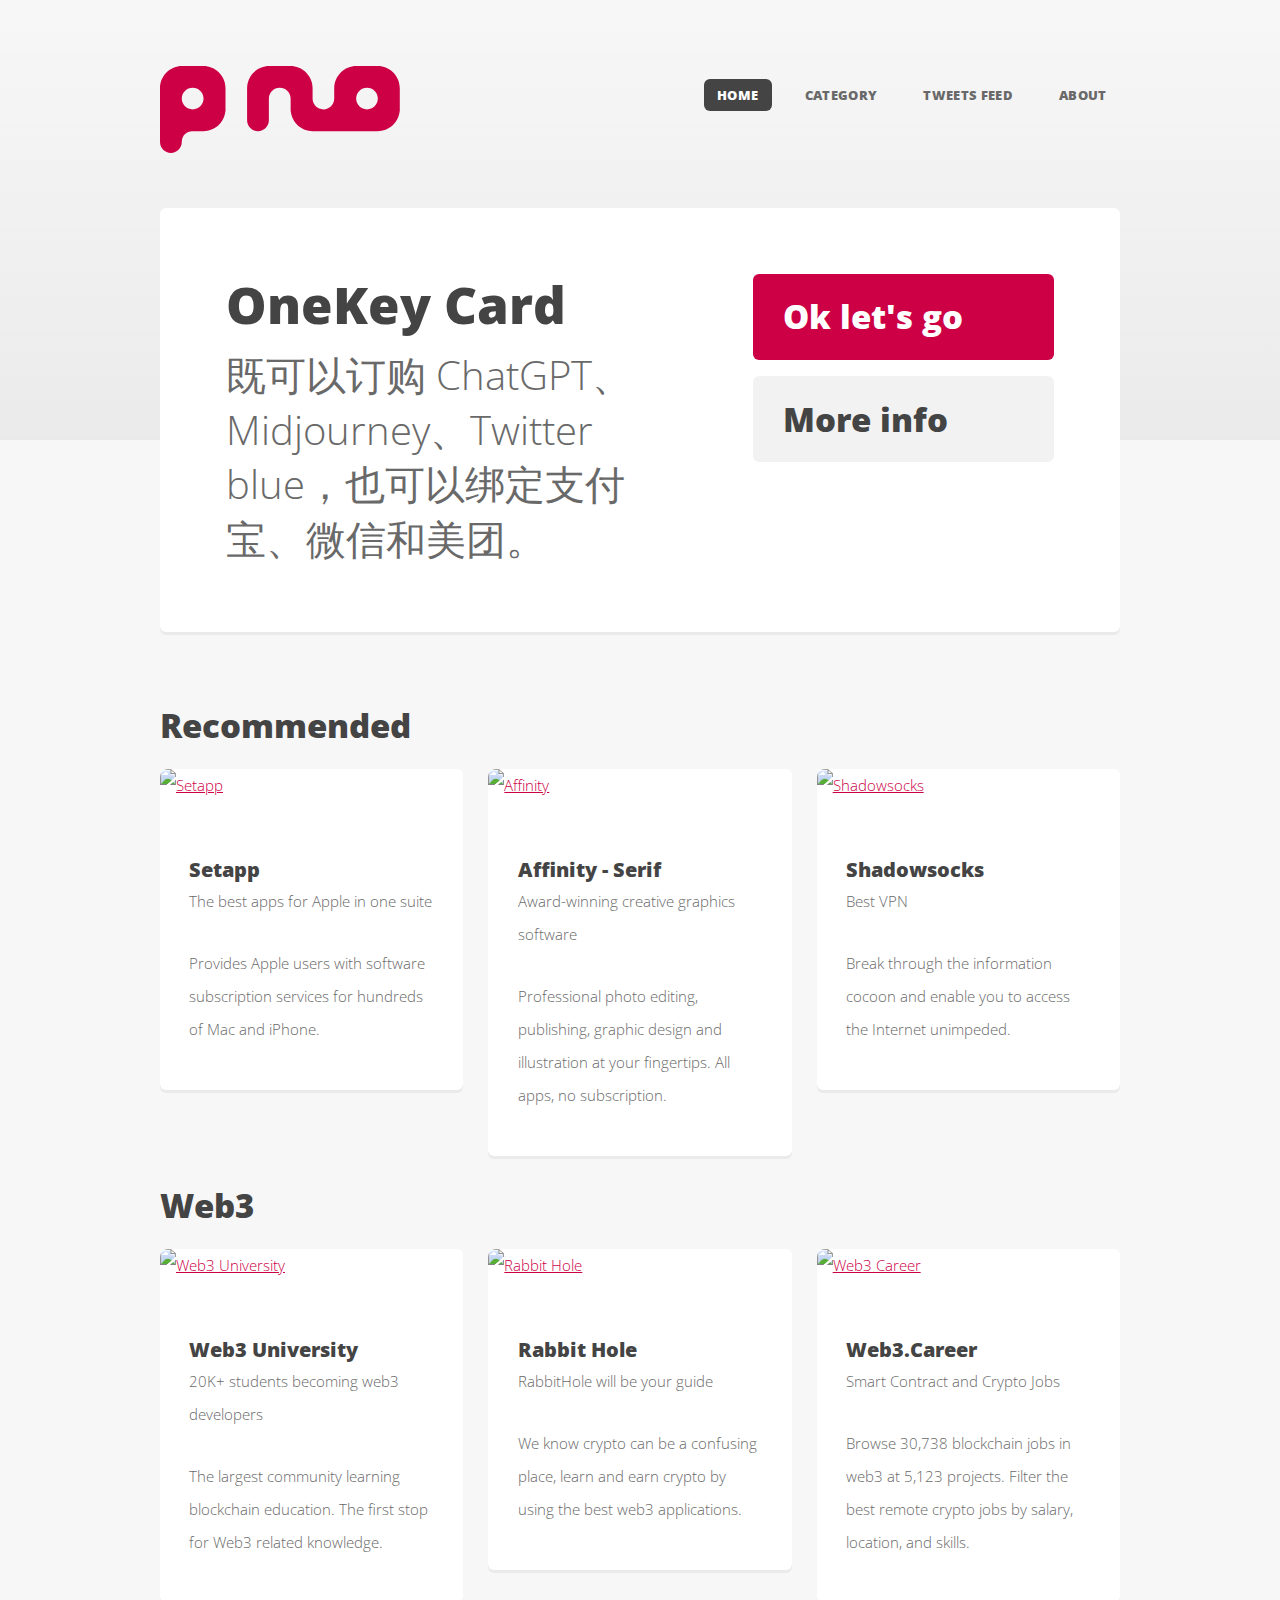
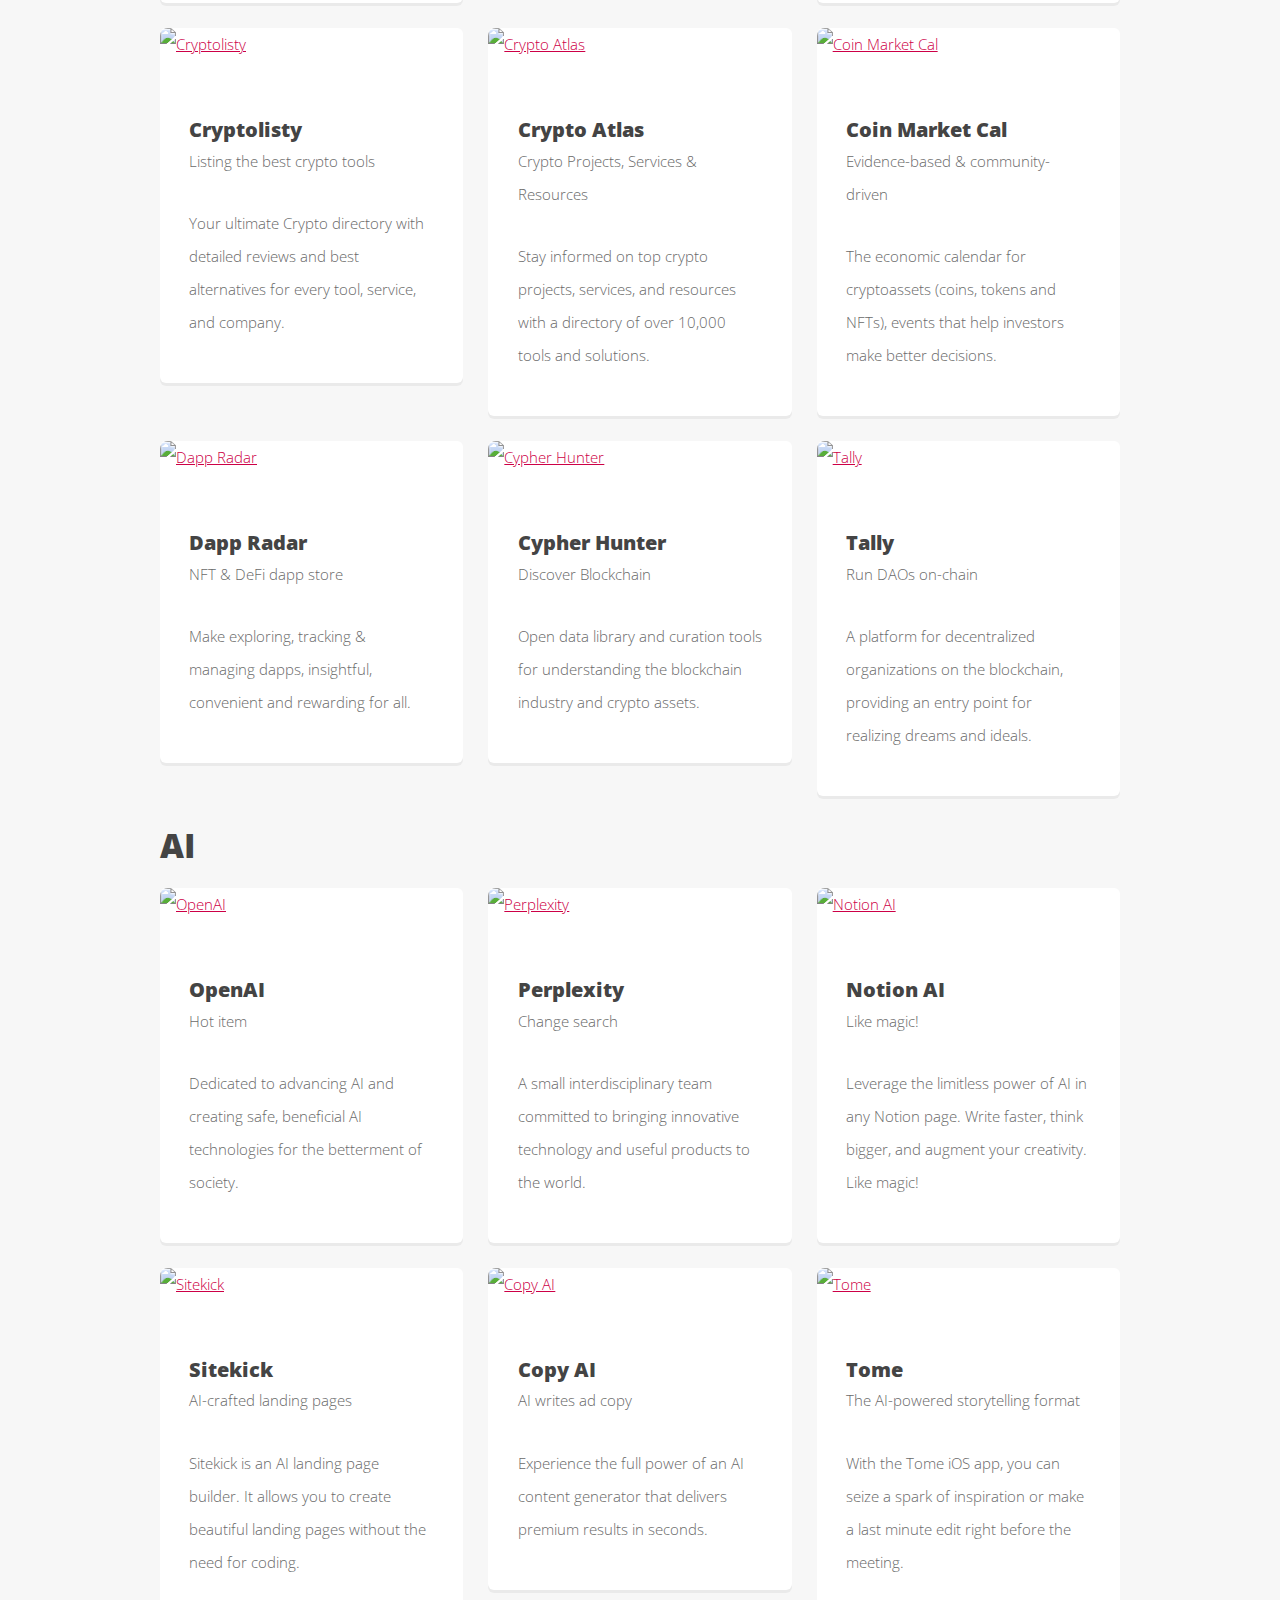
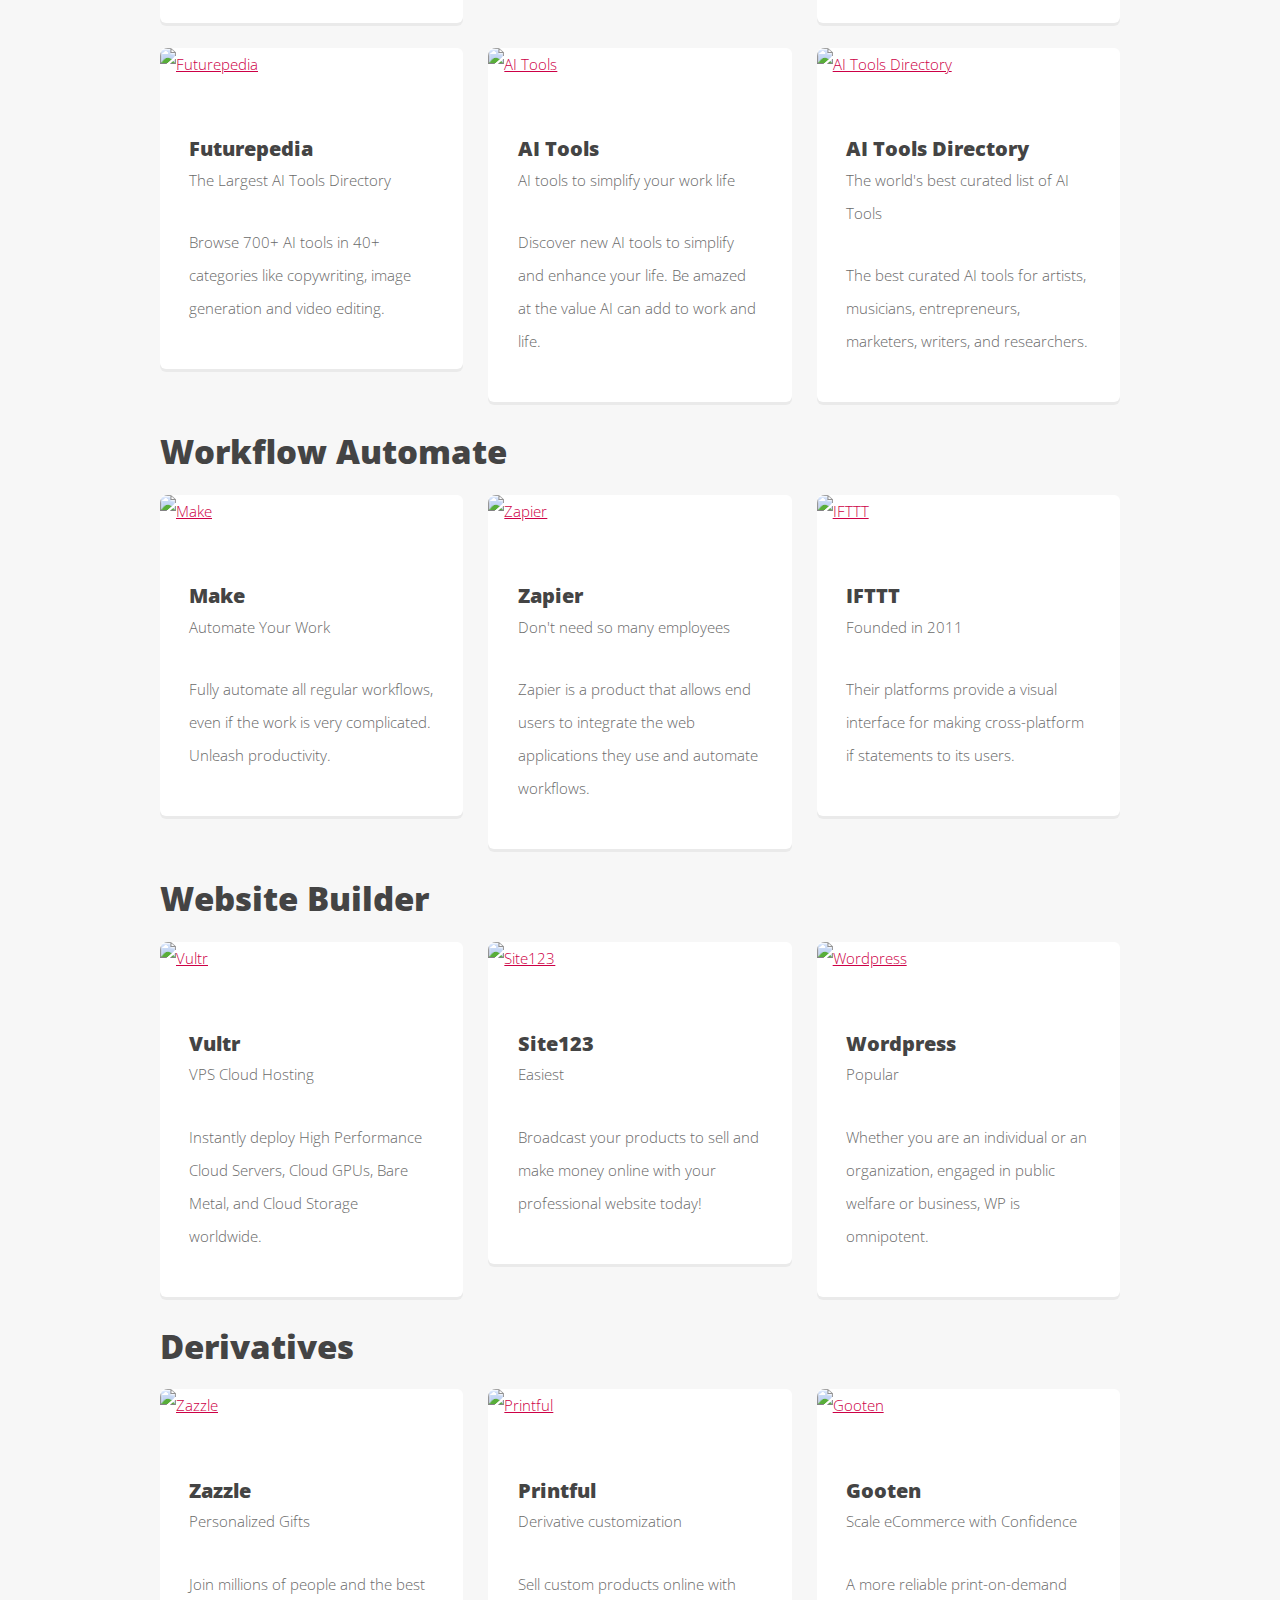
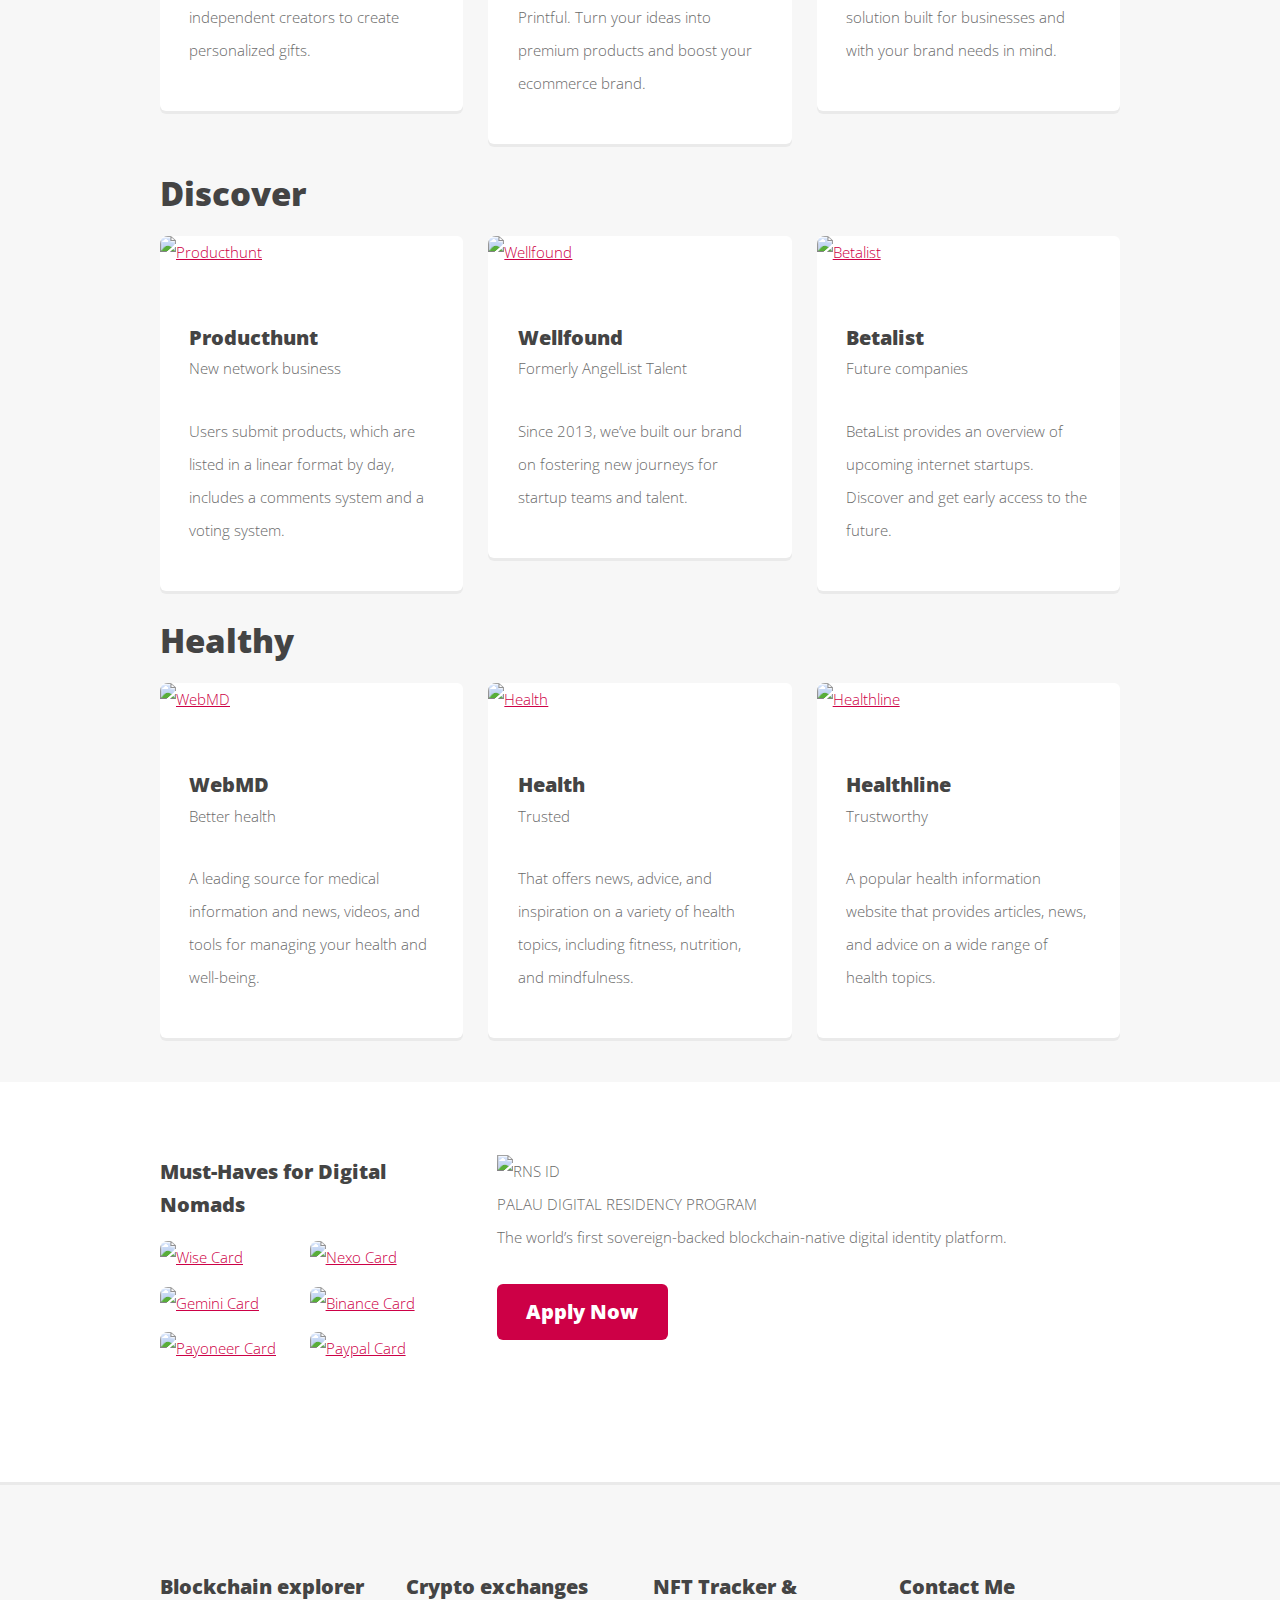
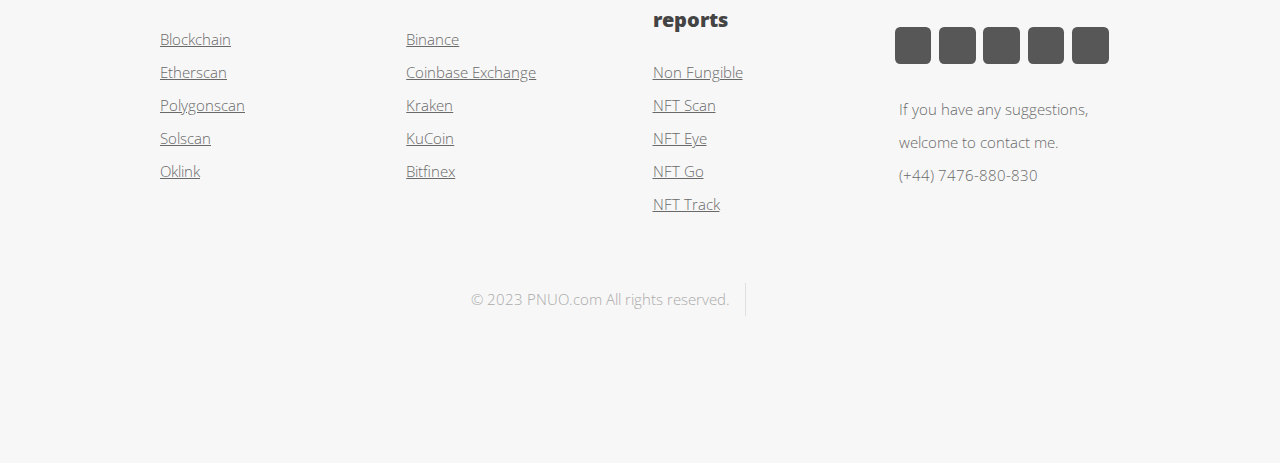
==== commit 620cdd0a: "Update index.html" ====
--- a/index.html
+++ b/index.html
@@ -1,17 +1,17 @@
-<!DOCTYPE HTML>
-<!--
-	Dimension by Fearless Zi
-	PNUO.com | PAOGE.me
-	Twitter | @fearlesszi @fearless_zi @mrzizhen
+<!DOCTYPE HTML>
+<!--
+	Dimension by Fearless Zi
+	PNUO.com | PAOGE.me
+	Twitter | @fearlesszi @fearless_zi @mrzizhen
 -->
 <html lang="en">
 	<head>
 		<title>PNUO</title>
-		<meta charset="utf-8">
+		<meta charset="utf-8">
 		<meta name="renderer" content="webkit">
 		<meta name="viewport" content="width=device-width, initial-scale=1, user-scalable=yes">
-		<meta name="Keywords" content="Web3, NFT, AI, Artificial Intelligence, Crypto, Crypto Art, Cryptocurrency, Digital, Digital Nomad, Digital Natives">
-		<meta name="Description" content="PNUO is the perfect platform for anyone looking to harness the power of web3 technology.">
+		<meta name="Keywords" content="Web3, NFT, AI, Artificial Intelligence, Crypto, Crypto Art, Cryptocurrency, Digital, Digital Nomad, Digital Natives">
+		<meta name="Description" content="PNUO is the perfect platform for anyone looking to harness the power of web3 technology.">
 		<link rel="icon" type="image/png" sizes="16x16" href="images/favicon.png">
 		<link rel="stylesheet" href="assets/css/main.css">
 	</head>
@@ -23,11 +23,11 @@
 					<header id="header" class="container">
 
 						<!-- Logo -->
-							<div id="logo">
-								<a href="index.html">
-									<svg width="80%" height="80%" viewBox="0 0 1148 416" version="1.1" xmlns="http://www.w3.org/2000/svg" xmlns:xlink="http://www.w3.org/1999/xlink" xml:space="preserve" style="fill-rule:evenodd;clip-rule:evenodd;stroke-linejoin:round;stroke-miterlimit:2;">
-										<path d="M0,363.918l0,-257.619c0,-58.707 47.592,-106.299 106.299,-106.299l100.735,0c28.192,0 55.23,11.199 75.165,31.134c19.935,19.935 31.134,46.973 31.134,75.165l0,110.368l-0.524,-0c-5.313,53.433 -50.403,95.166 -105.24,95.166c-18.618,0 -37.186,0 -53.344,0c-13.277,0 -26.009,5.274 -35.397,14.662c-9.387,9.388 -14.661,22.12 -14.661,35.396l-0,2.027c-0,28.764 -23.318,52.082 -52.082,52.082l-0.003,0c-28.764,-0 -52.082,-23.318 -52.082,-52.082Zm730,-207.835c-0,28.581 23.169,51.75 51.75,51.75l0,0c13.725,0 26.888,-5.452 36.593,-15.157c9.705,-9.705 15.157,-22.868 15.157,-36.593l0,-49.784c-0,-28.192 11.199,-55.23 31.134,-75.165c19.935,-19.935 46.973,-31.134 75.165,-31.134c32.602,0 68.466,0 101.068,0c58.708,0 106.3,47.592 106.3,106.299l-0,110.368l-0.559,-0c-5.492,53.558 -50.738,95.333 -105.741,95.333l-309.568,0c-55.003,-0 -100.249,-41.775 -105.74,-95.333l-0.559,-0l0,-60.418c0,-28.764 -23.318,-52.082 -52.082,-52.082l-0.003,-0c-28.764,-0 -52.082,23.318 -52.082,52.082l0,103.669c0,28.764 -23.318,52.082 -52.082,52.082l-0.002,0c-28.764,-0 -52.082,-23.318 -52.082,-52.082l-0,-153.619c-0,-19.263 5.124,-37.33 14.083,-52.911c18.346,-31.904 52.772,-53.388 92.216,-53.388l100.735,0c28.192,0 55.23,11.199 75.165,31.134c19.935,19.935 31.134,46.973 31.134,75.165l0,49.784Zm312.167,-0.082c-0,28.626 -23.206,51.832 -51.832,51.832l-0.003,0c-28.626,0 -51.832,-23.206 -51.832,-51.832l0,-0.002c0,-28.626 23.206,-51.832 51.832,-51.832l0.003,-0c28.626,-0 51.832,23.206 51.832,51.832l-0,0.002Zm-833.835,-0.084c-0.181,28.613 -23.429,51.75 -52.081,51.75l-0.002,-0c-28.652,-0 -51.9,-23.137 -52.081,-51.75c0.181,-28.614 23.429,-51.75 52.081,-51.75l0.002,-0c28.652,-0 51.9,23.136 52.081,51.75Z" style="fill:#cd0046;"/>
-									</svg>
+							<div id="logo">
+								<a href="index.html">
+									<svg width="80%" height="80%" viewBox="0 0 1148 416" version="1.1" xmlns="http://www.w3.org/2000/svg" xmlns:xlink="http://www.w3.org/1999/xlink" xml:space="preserve" style="fill-rule:evenodd;clip-rule:evenodd;stroke-linejoin:round;stroke-miterlimit:2;">
+										<path d="M0,363.918l0,-257.619c0,-58.707 47.592,-106.299 106.299,-106.299l100.735,0c28.192,0 55.23,11.199 75.165,31.134c19.935,19.935 31.134,46.973 31.134,75.165l0,110.368l-0.524,-0c-5.313,53.433 -50.403,95.166 -105.24,95.166c-18.618,0 -37.186,0 -53.344,0c-13.277,0 -26.009,5.274 -35.397,14.662c-9.387,9.388 -14.661,22.12 -14.661,35.396l-0,2.027c-0,28.764 -23.318,52.082 -52.082,52.082l-0.003,0c-28.764,-0 -52.082,-23.318 -52.082,-52.082Zm730,-207.835c-0,28.581 23.169,51.75 51.75,51.75l0,0c13.725,0 26.888,-5.452 36.593,-15.157c9.705,-9.705 15.157,-22.868 15.157,-36.593l0,-49.784c-0,-28.192 11.199,-55.23 31.134,-75.165c19.935,-19.935 46.973,-31.134 75.165,-31.134c32.602,0 68.466,0 101.068,0c58.708,0 106.3,47.592 106.3,106.299l-0,110.368l-0.559,-0c-5.492,53.558 -50.738,95.333 -105.741,95.333l-309.568,0c-55.003,-0 -100.249,-41.775 -105.74,-95.333l-0.559,-0l0,-60.418c0,-28.764 -23.318,-52.082 -52.082,-52.082l-0.003,-0c-28.764,-0 -52.082,23.318 -52.082,52.082l0,103.669c0,28.764 -23.318,52.082 -52.082,52.082l-0.002,0c-28.764,-0 -52.082,-23.318 -52.082,-52.082l-0,-153.619c-0,-19.263 5.124,-37.33 14.083,-52.911c18.346,-31.904 52.772,-53.388 92.216,-53.388l100.735,0c28.192,0 55.23,11.199 75.165,31.134c19.935,19.935 31.134,46.973 31.134,75.165l0,49.784Zm312.167,-0.082c-0,28.626 -23.206,51.832 -51.832,51.832l-0.003,0c-28.626,0 -51.832,-23.206 -51.832,-51.832l0,-0.002c0,-28.626 23.206,-51.832 51.832,-51.832l0.003,-0c28.626,-0 51.832,23.206 51.832,51.832l-0,0.002Zm-833.835,-0.084c-0.181,28.613 -23.429,51.75 -52.081,51.75l-0.002,-0c-28.652,-0 -51.9,-23.137 -52.081,-51.75c0.181,-28.614 23.429,-51.75 52.081,-51.75l0.002,-0c28.652,-0 51.9,23.136 52.081,51.75Z" style="fill:#cd0046;"/>
+									</svg>
 								</a>
 							</div>
 
@@ -41,10 +41,10 @@
 											<li><a href="#recommended">Recommended</a></li>
 											<li><a href="#web3">Web3</a></li>
 											<li><a href="#ai">AI</a></li>
-											<li><a href="#workflowautomate">Workflow Automate</a></li>
-											<li><a href="#websitebuilder">Website Builder</a></li>
-											<li><a href="#derivatives">Derivatives</a></li>
-											<li><a href="#discover">Discover</a></li>
+											<li><a href="#workflowautomate">Workflow Automate</a></li>
+											<li><a href="#websitebuilder">Website Builder</a></li>
+											<li><a href="#derivatives">Derivatives</a></li>
+											<li><a href="#discover">Discover</a></li>
 											<li><a href="#healthy">Healthy</a></li>
 										</ul>
 									</li>
@@ -61,13 +61,13 @@
 					<div id="banner" class="box container">
 						<div class="row">
 							<div class="col-7 col-12-medium">
-								<h2>DAMUS <span class="icon fa-check-circle"></span></h2>
-								<p>Get DAMUS verification for free! Consensus & Sharing.</p>
+								<h2>OneKey Card <span class="icon fa-credit-card"></span></h2>
+								<p>既可以订购 ChatGPT、Midjourney、Twitter blue，也可以绑定支付宝、微信和美团。</p>
 							</div>
 							<div class="col-5 col-12-medium">
 								<ul>
-									<li><a href="https://t.me/fearlesszi" target="_blank" class="button large icon solid fa-arrow-circle-right">Ok let's go</a></li>
-									<li><a href="damus-verify.html" class="button alt large icon solid fa-question-circle">More info</a></li>
+									<li><a href="https://card.onekey.so/?i=8B5NJQ" target="_blank" class="button large icon solid fa-arrow-circle-right">Ok let's go</a></li>
+									<li><a href="https://help.onekey.so/hc/zh-cn/sections/6726670572815-OneKey-Card" class="button alt large icon solid fa-question-circle">More info</a></li>
 								</ul>
 							</div>
 						</div>
@@ -75,8 +75,8 @@
 				</div>
 
 			<!-- Features -->
-				<div id="features-wrapper">
-					<div class="container">
+				<div id="features-wrapper">
+					<div class="container">
 						<h2 id="recommended">Recommended</h2>
 						<div class="row">
 							<div class="col-4 col-12-medium">
@@ -122,11 +122,11 @@
 											<p>Break through the information cocoon and enable you to access the Internet unimpeded.</p>
 										</div>
 									</section>
-							</div>
-							
-						</div>
-						
-						<h2 id="web3">Web3</h2>
+							</div>
+							
+						</div>
+						
+						<h2 id="web3">Web3</h2>
 						<div class="row">
 							<div class="col-4 col-12-medium">
 								
@@ -172,8 +172,8 @@
 									</div>
 								</section>
 								
-							</div>
-							
+							</div>
+							
 							<div class="col-4 col-12-medium">
 								
 								<!-- Box -->
@@ -218,8 +218,8 @@
 									</div>
 								</section>
 								
-							</div>
-							
+							</div>
+							
 							<div class="col-4 col-12-medium">
 								
 								<!-- Box -->
@@ -264,11 +264,11 @@
 									</div>
 								</section>
 								
-							</div>
-							
-						</div>
-						
-						<h2 id="ai">AI</h2>
+							</div>
+							
+						</div>
+						
+						<h2 id="ai">AI</h2>
 						<div class="row">
 							<div class="col-4 col-12-medium">
 								
@@ -284,7 +284,7 @@
 									</div>
 								</section>
 								
-							</div>
+							</div>
 							
 							<div class="col-4 col-12-medium">
 								
@@ -300,7 +300,7 @@
 									</div>
 								</section>
 								
-							</div>
+							</div>
 							
 							<div class="col-4 col-12-medium">
 								
@@ -316,8 +316,8 @@
 									</div>
 								</section>
 								
-							</div>
-							
+							</div>
+							
 							<div class="col-4 col-12-medium">
 								
 								<!-- Box -->
@@ -362,8 +362,8 @@
 									</div>
 								</section>
 								
-							</div>
-							
+							</div>
+							
 							<div class="col-4 col-12-medium">
 								
 								<!-- Box -->
@@ -378,7 +378,7 @@
 									</div>
 								</section>
 								
-							</div>
+							</div>
 							
 							<div class="col-4 col-12-medium">
 								
@@ -394,7 +394,7 @@
 									</div>
 								</section>
 								
-							</div>
+							</div>
 							
 							<div class="col-4 col-12-medium">
 								
@@ -410,11 +410,11 @@
 									</div>
 								</section>
 								
-							</div>
-
-						</div>
-						
-						<h2 id="workflowautomate">Workflow Automate</h2>
+							</div>
+
+						</div>
+						
+						<h2 id="workflowautomate">Workflow Automate</h2>
 						<div class="row">
 							<div class="col-4 col-12-medium">
 								
@@ -450,7 +450,7 @@
 								
 								<!-- Box -->
 								<section class="box feature">
-									<a href="https://ifttt.com/" title="Go to IFTTT" target="_blank" class="image featured"><img src="images/ifttt.jpg" alt="IFTTT"></a>
+									<a href="https://ifttt.com/join?referral_code=AxCmqSf69jtuYk7YSq3T9bUKvkhD7gDE" title="Go to IFTTT" target="_blank" class="image featured"><img src="images/ifttt.jpg" alt="IFTTT"></a>
 									<div class="inner">
 										<header>
 											<h2>IFTTT</h2>
@@ -461,9 +461,9 @@
 								</section>
 								
 							</div>
-						</div>
-						
-						<h2 id="websitebuilder">Website Builder</h2>
+						</div>
+						
+						<h2 id="websitebuilder">Website Builder</h2>
 						<div class="row">
 							<div class="col-4 col-12-medium">
 								
@@ -510,8 +510,8 @@
 								</section>
 								
 							</div>
-						</div>
-						
+						</div>
+						
 						<h2 id="derivatives">Derivatives</h2>
 						<div class="row">
 							<div class="col-4 col-12-medium">
@@ -559,8 +559,8 @@
 								</section>
 								
 							</div>
-						</div>
-						
+						</div>
+						
 						<h2 id="discover">Discover</h2>
 						<div class="row">
 							<div class="col-4 col-12-medium">
@@ -607,9 +607,9 @@
 									</div>
 								</section>
 								
-							</div>
-						</div>
-						
+							</div>
+						</div>
+						
 						<h2 id="healthy">Healthy</h2>
 						<div class="row">
 							<div class="col-4 col-12-medium">
@@ -656,7 +656,7 @@
 									</div>
 								</section>
 								
-							</div>
+							</div>
 						</div>
 					</div>
 				</div>
@@ -676,7 +676,7 @@
 													<div class="col-6"><a href="https://wise.com/gb/card/ecocards" class="image fit"><img src="images/wise.jpg" alt="Wise Card"></a></div>
 													<div class="col-6"><a href="https://nexo.io/nexo-card" class="image fit"><img src="images/nexo.jpg" alt="Nexo Card"></a></div>
 													<div class="col-6"><a href="https://www.gemini.com/credit-card" class="image fit"><img src="images/gemini.jpg" alt="Gemini Card"></a></div>
-													<div class="col-6"><a href="https://www.binance.com/en/cards" class="image fit"><img src="images/binance.jpg" alt="Binance Card"></a></div>
+													<div class="col-6"><a href="https://www.binance.com/en/cards" class="image fit"><img src="images/binance.jpg" alt="Binance Card"></a></div>
 													<div class="col-6"><a href="https://www.payoneer.com/solutions/payoneer-commercial-card/" class="image fit"><img src="images/payoneer.jpg" alt="Payoneer Card"></a></div>
 													<div class="col-6"><a href="https://www.paypal.com/us/digital-wallet/manage-money/paypal-debit-card" class="image fit"><img src="images/paypal.jpg" alt="Paypal Card"></a></div>
 												</div>
@@ -691,7 +691,7 @@
 									<div id="content">
 										<section class="last">
 											<img src="images/rnsid.png" alt="RNS ID" width="100%" height="100%"/>
-											<p>PALAU DIGITAL RESIDENCY PROGRAM <br>
+											<p>PALAU DIGITAL RESIDENCY PROGRAM <br>
 											The world’s first sovereign-backed blockchain-native digital identity platform.</p>
 											<a href="https://rns.id/?rc_by=66K6kIfz" class="button icon solid fa-arrow-circle-right" target="_blank">Apply Now</a>
 										</section>
@@ -756,17 +756,17 @@
 								<!-- Contact -->
 									<section class="widget contact last">
 										<h3>Contact Me</h3>
-										<ul>
-											<li><a href="https://t.me/fearlesszi" title="Chat with me on Telegram" target="_blank" class="icon brands fa-telegram-plane"><span class="label">Telegram</span></a></li>
+										<ul>
+											<li><a href="https://t.me/fearlesszi" title="Chat with me on Telegram" target="_blank" class="icon brands fa-telegram-plane"><span class="label">Telegram</span></a></li>
 											<li><a href="https://twitter.com/fearless_zi" title="My Twitter" target="_blank" class="icon brands fa-twitter"><span class="label">Twitter</span></a></li>
-											<li><a href="https://www.facebook.com/fearless.zi" title="My Facebook" target="_blank" class="icon brands fa-facebook-f"><span class="label">Facebook</span></a></li>
-											<li><a href="https://instagram.com/fearless.zi" title="My Instagram" target="_blank" class="icon brands fa-instagram"><span class="label">Instagram</span></a></li>
+											<li><a href="https://www.facebook.com/fearless.zi" title="My Facebook" target="_blank" class="icon brands fa-facebook-f"><span class="label">Facebook</span></a></li>
+											<li><a href="https://instagram.com/fearless.zi" title="My Instagram" target="_blank" class="icon brands fa-instagram"><span class="label">Instagram</span></a></li>
 											<li><a href="https://paoge.me" title="PAOGE.me" target="_blank" class="icon brands fa-wordpress-simple"><span class="label">Paoge.me</span></a></li>
 										</ul>
-										<p>If you have any suggestions,<br>
-											welcome to contact me.<br>
-											(+44) 7476-880-830<br>
-											<br>
+										<p>If you have any suggestions,<br>
+											welcome to contact me.<br>
+											(+44) 7476-880-830<br>
+											<br>
 										</p>
 									</section>
 
@@ -776,7 +776,7 @@
 							<div class="col-12">
 								<div id="copyright">
 									<ul class="menu">
-										<li>&copy; 2023 PNUO.com All rights reserved.</li>
+										<li>&copy; 2023 PNUO.com All rights reserved.</li>
 										<li>&emsp; <i class="icon brands fa-html5"></i>&emsp; <i class="icon brands fa-css3-alt"></i>&emsp; <a href="https://github.com/fearlesszi" title="Fearless Zi Github" target="_blank" class="icon brands fa-github"><span class="label">Fearless Zi Github</span></a></li>
 									</ul>
 								</div>
@@ -797,4 +797,4 @@
 			<script src="assets/js/main.js"></script>
 
 	</body>
-</html>+</html>
